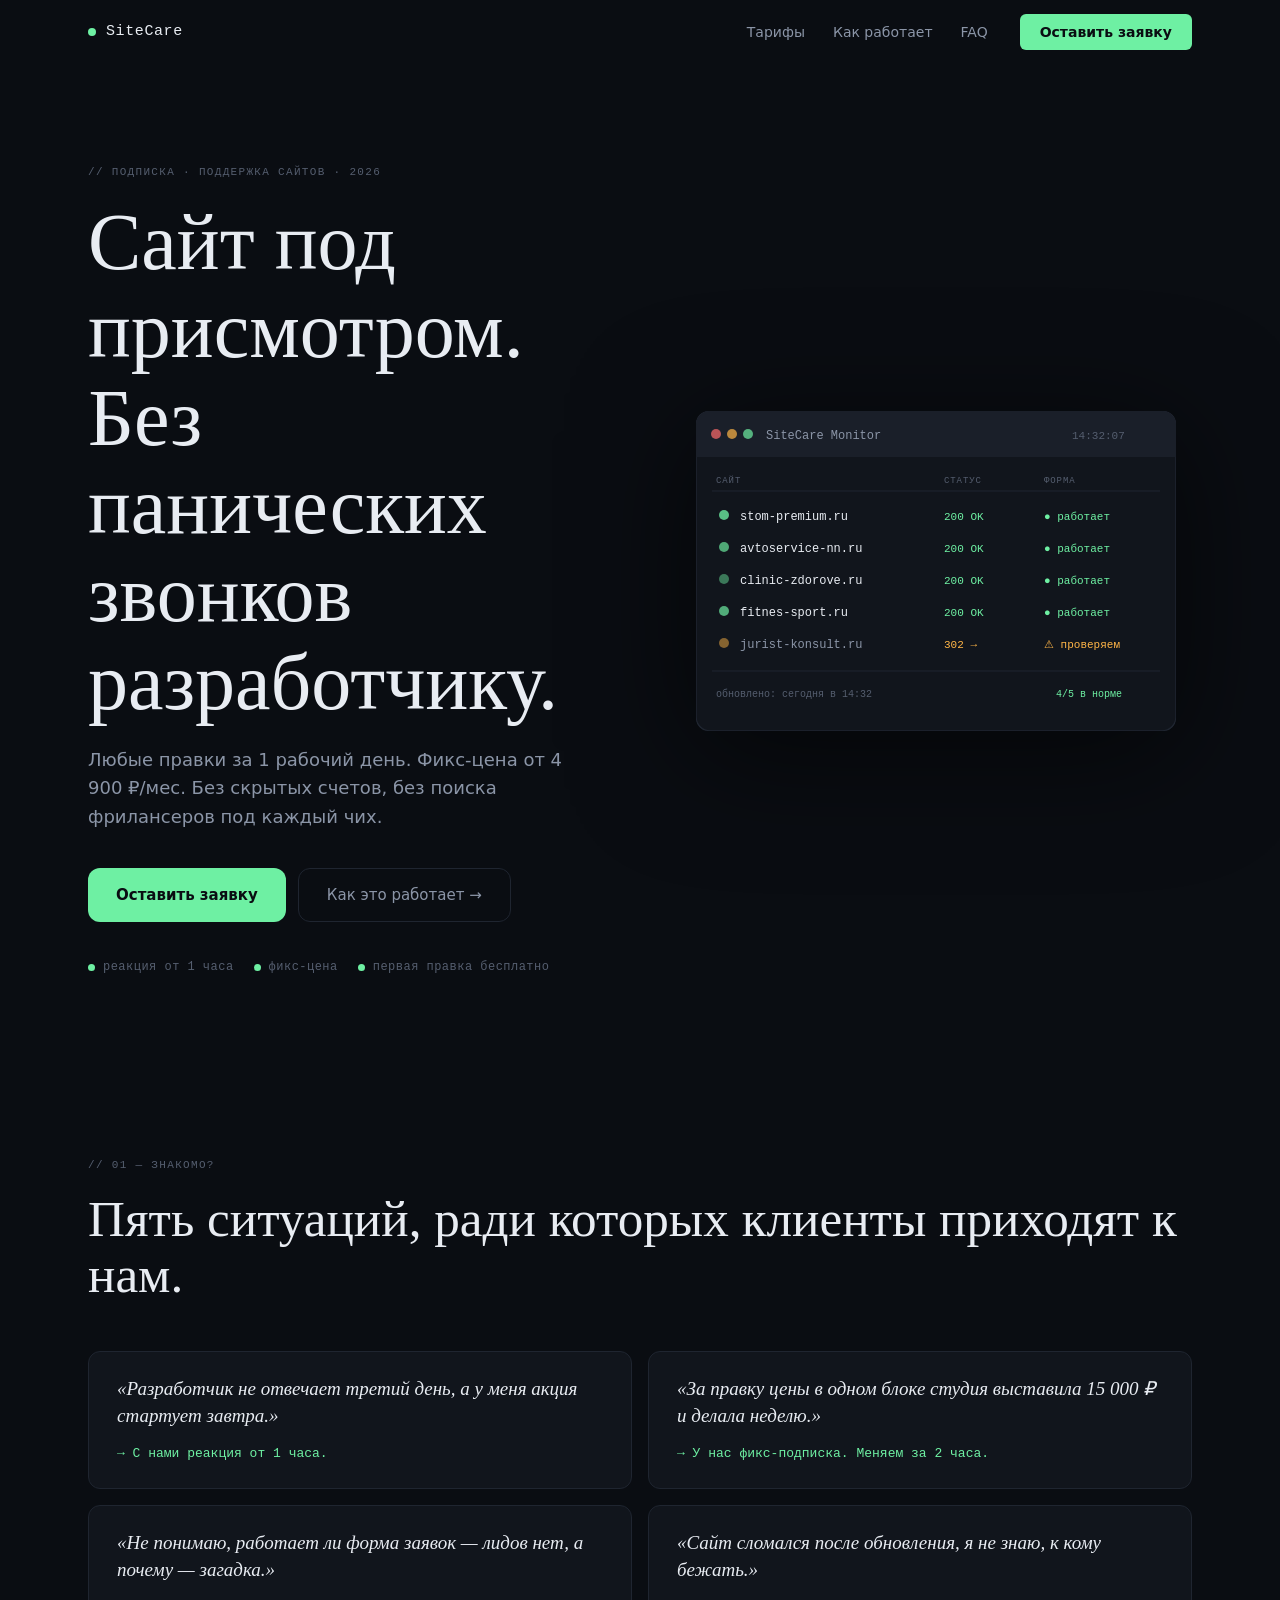
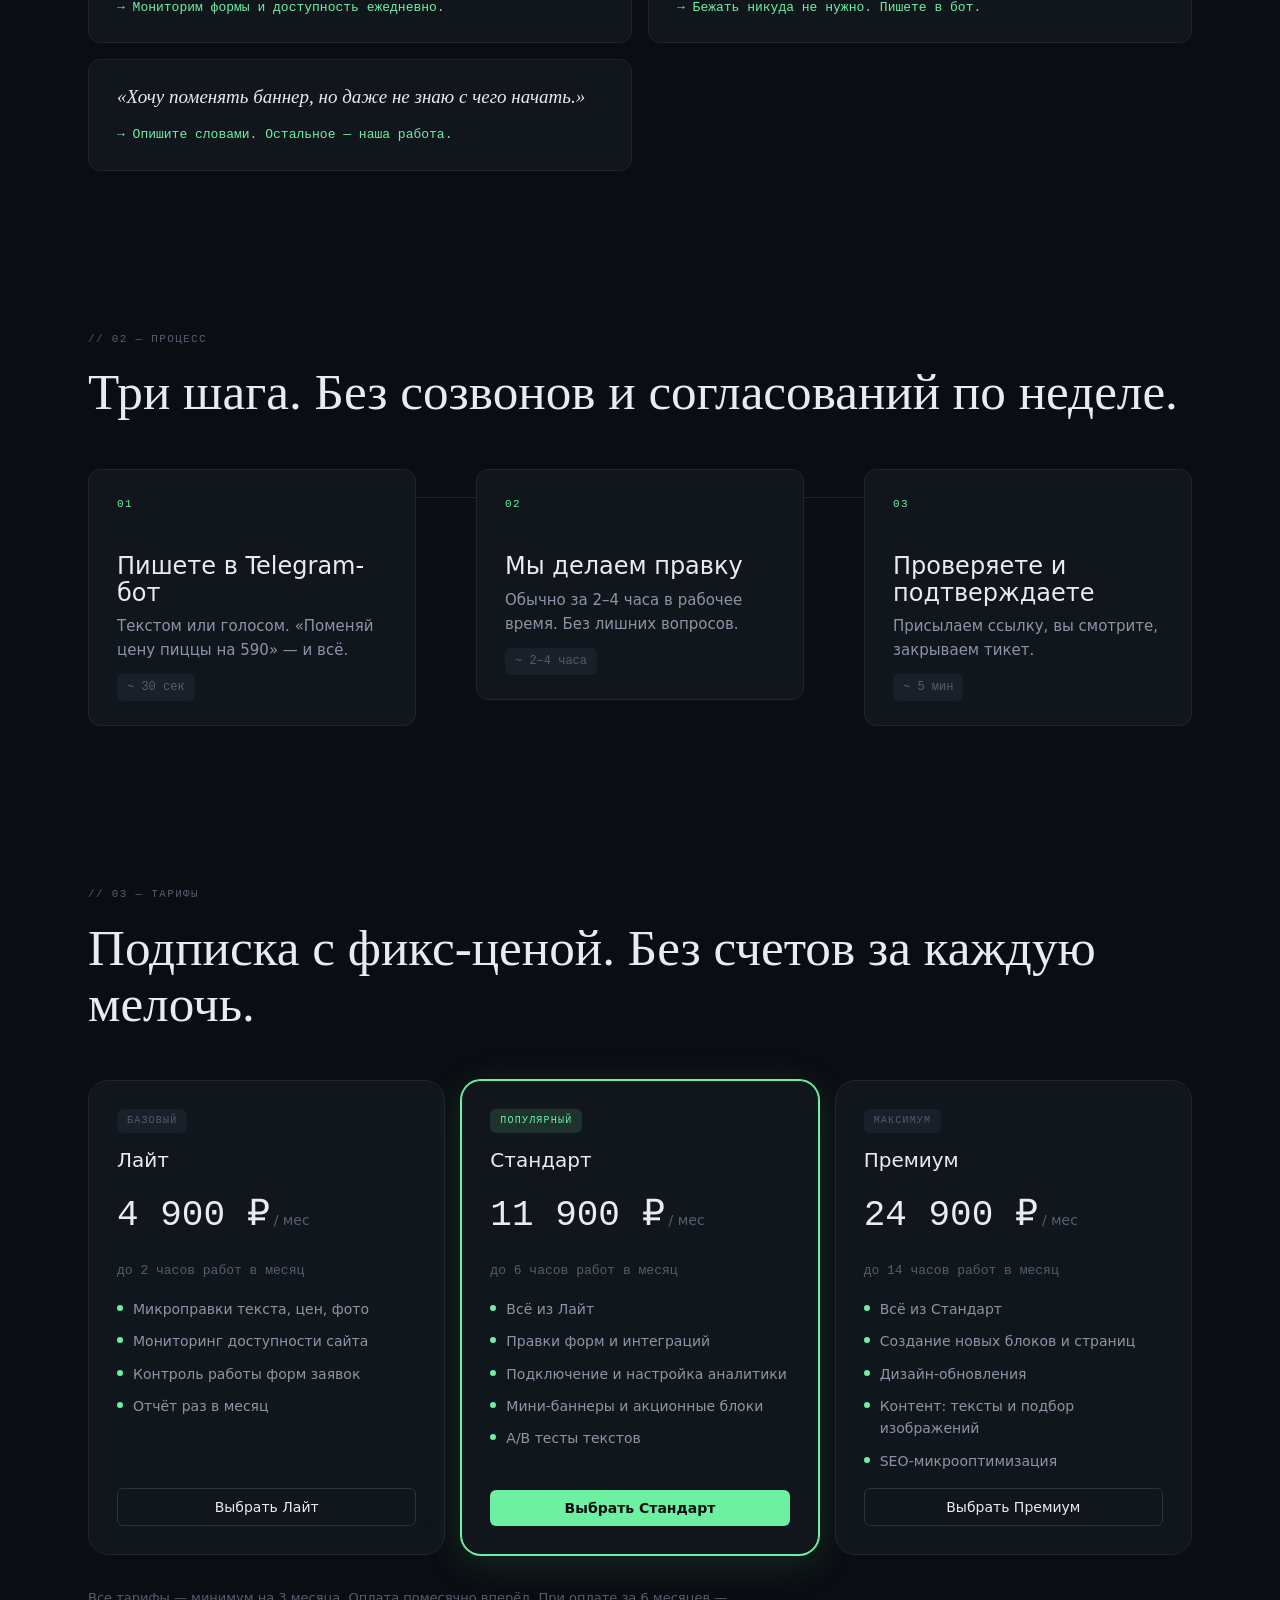
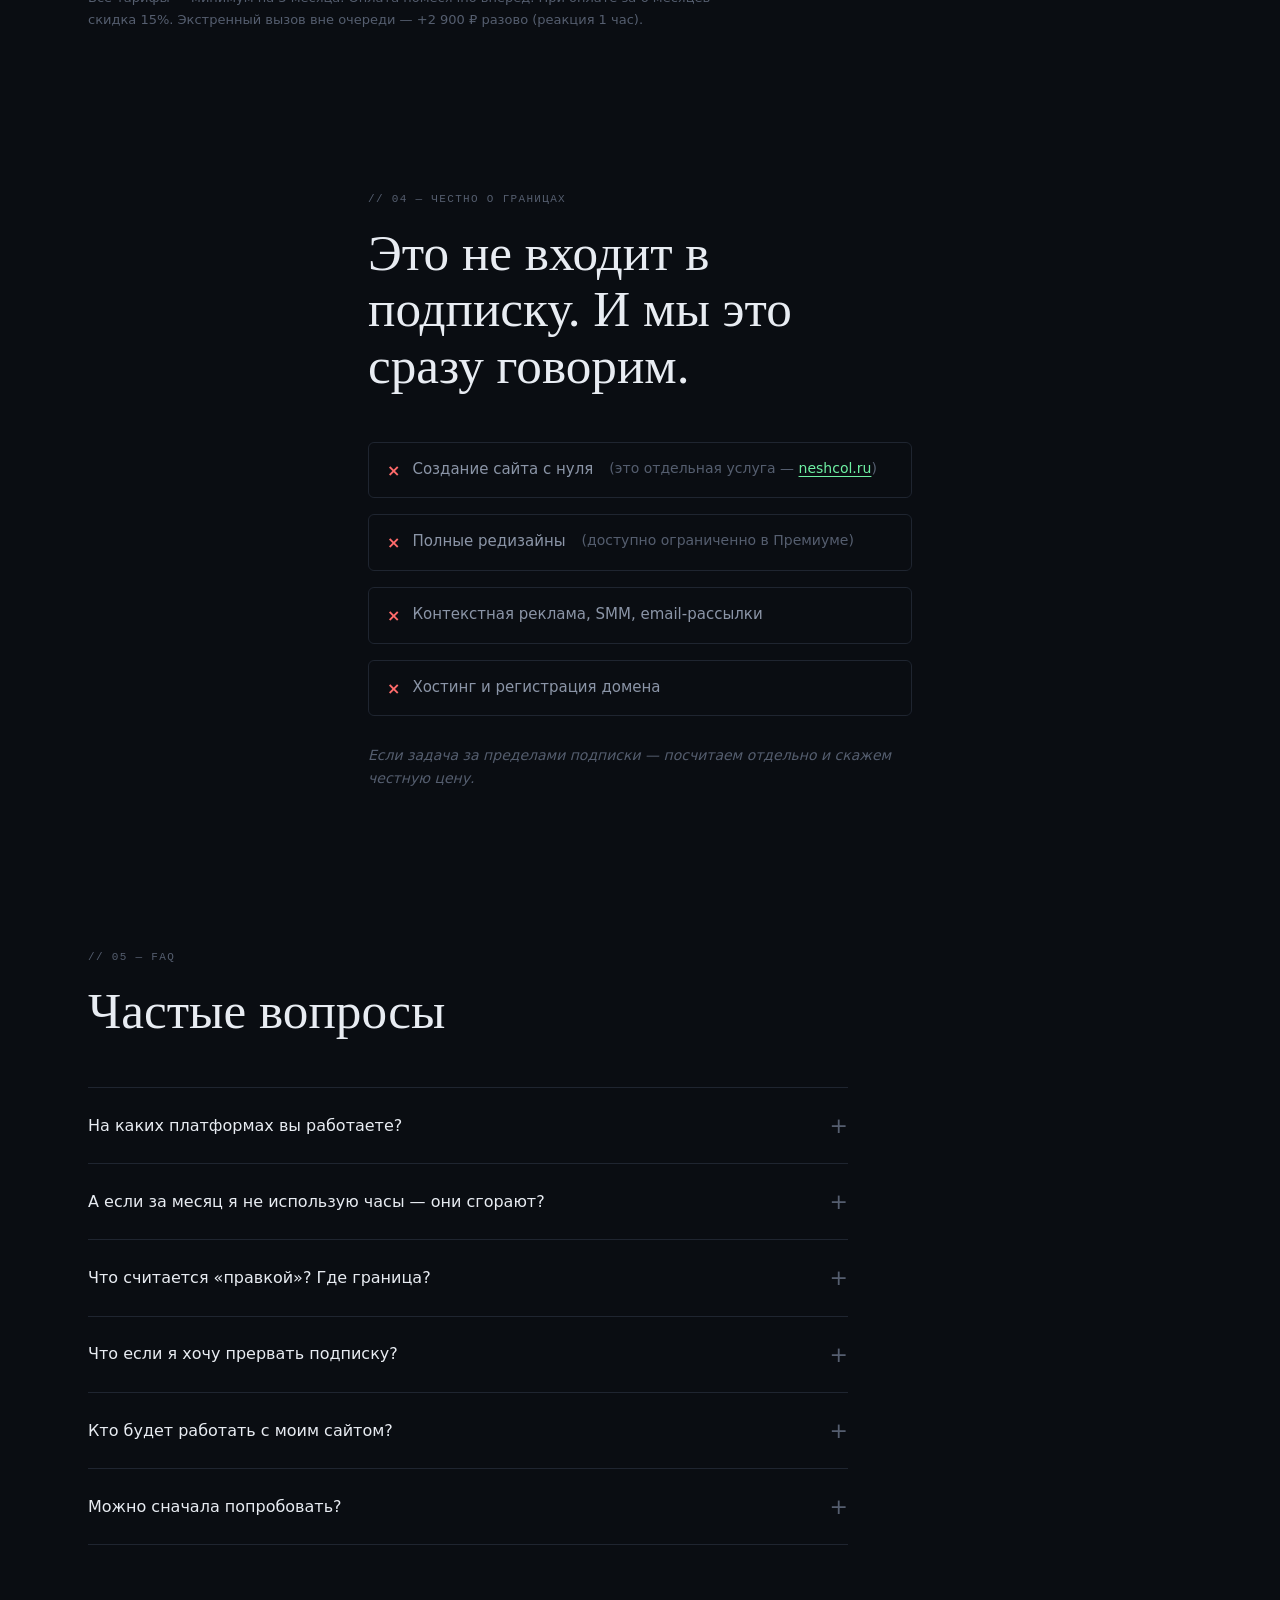
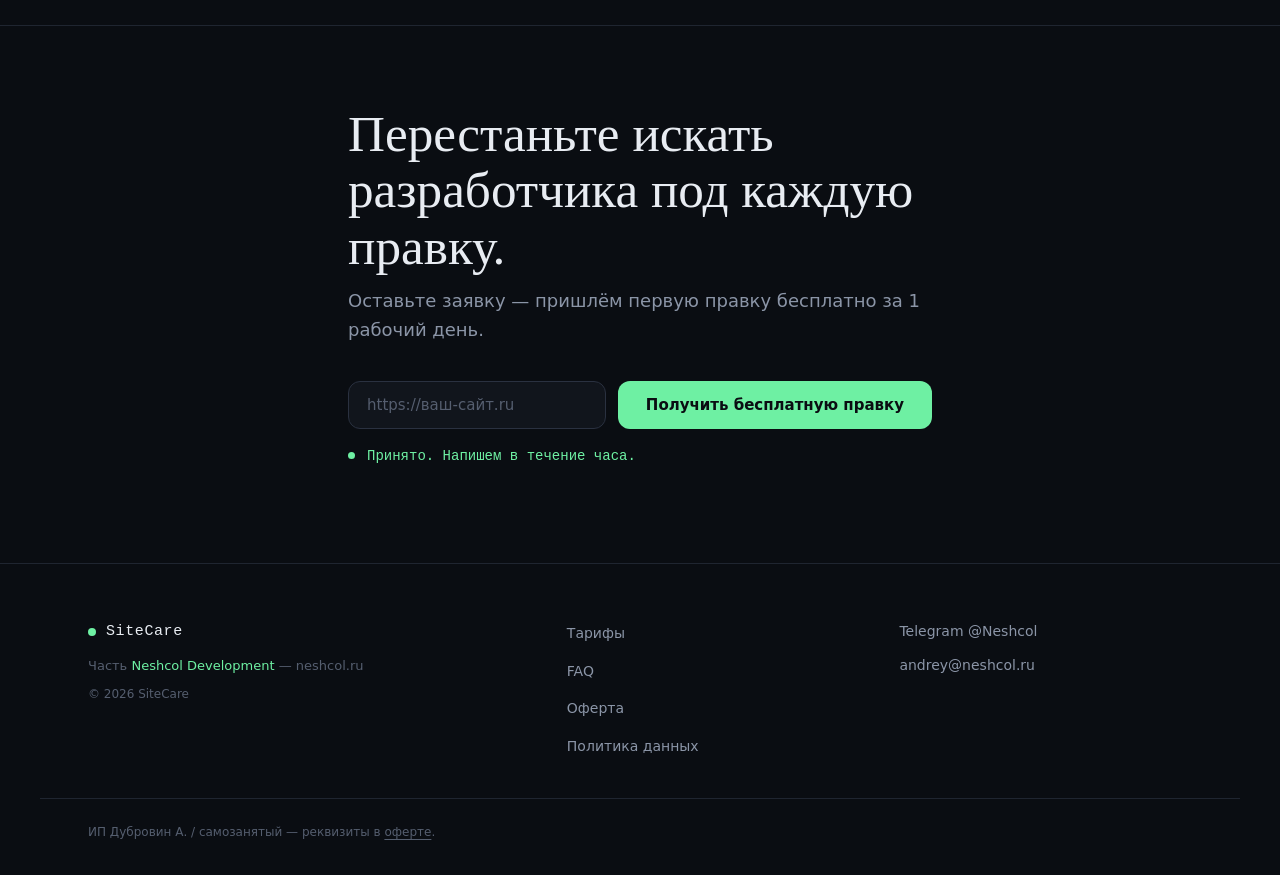
==== index.html @ ba5f754c "Initial landing page" ====
<!DOCTYPE html>
<html lang="ru">
<head>
  <meta charset="UTF-8">
  <meta name="viewport" content="width=device-width, initial-scale=1.0">
  <meta name="description" content="SiteCare — подписочная поддержка сайтов малого бизнеса. Любые правки за 1 день. Фикс-цена от 4 900 ₽/мес.">
  <meta property="og:title" content="SiteCare — Сайт под присмотром">
  <meta property="og:description" content="Подписочная поддержка сайтов. Любые правки за 1 рабочий день. Фикс-цена от 4 900 ₽/мес.">
  <title>SiteCare — Сайт под присмотром. Без панических звонков разработчику.</title>
  <link rel="icon" type="image/svg+xml" href="favicon.svg">
  <link rel="preconnect" href="https://fonts.bunny.net">
  <link href="https://fonts.bunny.net/css?family=instrument-serif:400,400i|jetbrains-mono:400,500&display=swap" rel="stylesheet">
  <link rel="stylesheet" href="styles.css">
</head>
<body>

  <header class="site-header" id="site-header">
    <nav class="nav container">
      <a href="#" class="logo" aria-label="SiteCare — на главную">
        <span class="logo-dot" aria-hidden="true"></span>
        <span class="logo-text">SiteCare</span>
      </a>
      <ul class="nav-links" role="list">
        <li><a href="#pricing">Тарифы</a></li>
        <li><a href="#process">Как работает</a></li>
        <li><a href="#faq">FAQ</a></li>
      </ul>
      <button class="btn btn-primary" data-modal="contact">Оставить заявку</button>
      <button class="nav-burger" aria-label="Открыть меню" aria-expanded="false">
        <span></span><span></span><span></span>
      </button>
    </nav>
    <div class="nav-mobile" id="nav-mobile" aria-hidden="true">
      <ul role="list">
        <li><a href="#pricing">Тарифы</a></li>
        <li><a href="#process">Как работает</a></li>
        <li><a href="#faq">FAQ</a></li>
        <li><button class="btn btn-primary" data-modal="contact">Оставить заявку</button></li>
      </ul>
    </div>
  </header>

  <main>

    <!-- HERO -->
    <section class="hero" id="hero">
      <div class="container hero-grid">
        <div class="hero-content">
          <p class="mono-label reveal">// ПОДПИСКА · ПОДДЕРЖКА САЙТОВ · 2026</p>
          <h1 class="reveal reveal-delay-1">Сайт под присмотром.<br>Без панических звонков разработчику.</h1>
          <p class="hero-sub reveal reveal-delay-2">Любые правки за 1 рабочий день. Фикс-цена от 4 900 ₽/мес. Без скрытых счетов, без поиска фрилансеров под каждый чих.</p>
          <div class="hero-actions reveal reveal-delay-3">
            <button class="btn btn-primary btn-lg" data-modal="contact">Оставить заявку</button>
            <a href="#process" class="btn btn-ghost btn-lg smooth-scroll">Как это работает →</a>
          </div>
          <div class="hero-facts reveal reveal-delay-4">
            <span class="fact"><span class="dot" aria-hidden="true"></span>реакция от 1 часа</span>
            <span class="fact"><span class="dot" aria-hidden="true"></span>фикс-цена</span>
            <span class="fact"><span class="dot" aria-hidden="true"></span>первая правка бесплатно</span>
          </div>
        </div>
        <div class="hero-visual reveal reveal-delay-2" aria-hidden="true">
          <svg class="dashboard-mock" viewBox="0 0 480 320" xmlns="http://www.w3.org/2000/svg">
            <rect width="480" height="320" rx="14" fill="#11151c" stroke="#1f2530" stroke-width="1.5"/>
            <rect width="480" height="46" rx="14" fill="#1a1f29"/>
            <rect y="32" width="480" height="14" fill="#1a1f29"/>
            <circle cx="20" cy="23" r="5" fill="#ff6b6b" opacity="0.7"/>
            <circle cx="36" cy="23" r="5" fill="#ffb547" opacity="0.7"/>
            <circle cx="52" cy="23" r="5" fill="#6ef0a3" opacity="0.7"/>
            <text x="70" y="28" font-family="JetBrains Mono, monospace" font-size="12" fill="#8b95a7">SiteCare Monitor</text>
            <text x="376" y="28" font-family="JetBrains Mono, monospace" font-size="11" fill="#555e6f">14:32:07</text>
            <text x="20" y="72" font-family="JetBrains Mono, monospace" font-size="9" fill="#555e6f" letter-spacing="0.1em">САЙТ</text>
            <text x="248" y="72" font-family="JetBrains Mono, monospace" font-size="9" fill="#555e6f" letter-spacing="0.1em">СТАТУС</text>
            <text x="348" y="72" font-family="JetBrains Mono, monospace" font-size="9" fill="#555e6f" letter-spacing="0.1em">ФОРМА</text>
            <line x1="16" y1="80" x2="464" y2="80" stroke="#1f2530" stroke-width="1"/>
            <!-- row 1 -->
            <circle cx="28" cy="104" r="5" fill="#6ef0a3"><animate attributeName="opacity" values="1;0.4;1" dur="3s" repeatCount="indefinite"/></circle>
            <text x="44" y="109" font-family="JetBrains Mono, monospace" font-size="12" fill="#e8ecf2">stom-premium.ru</text>
            <text x="248" y="109" font-family="JetBrains Mono, monospace" font-size="11" fill="#6ef0a3">200 OK</text>
            <text x="348" y="109" font-family="JetBrains Mono, monospace" font-size="11" fill="#6ef0a3">● работает</text>
            <!-- row 2 -->
            <circle cx="28" cy="136" r="5" fill="#6ef0a3"><animate attributeName="opacity" values="1;0.4;1" dur="2.7s" begin="0.5s" repeatCount="indefinite"/></circle>
            <text x="44" y="141" font-family="JetBrains Mono, monospace" font-size="12" fill="#e8ecf2">avtoservice-nn.ru</text>
            <text x="248" y="141" font-family="JetBrains Mono, monospace" font-size="11" fill="#6ef0a3">200 OK</text>
            <text x="348" y="141" font-family="JetBrains Mono, monospace" font-size="11" fill="#6ef0a3">● работает</text>
            <!-- row 3 -->
            <circle cx="28" cy="168" r="5" fill="#6ef0a3"><animate attributeName="opacity" values="1;0.4;1" dur="3.2s" begin="1s" repeatCount="indefinite"/></circle>
            <text x="44" y="173" font-family="JetBrains Mono, monospace" font-size="12" fill="#e8ecf2">clinic-zdorove.ru</text>
            <text x="248" y="173" font-family="JetBrains Mono, monospace" font-size="11" fill="#6ef0a3">200 OK</text>
            <text x="348" y="173" font-family="JetBrains Mono, monospace" font-size="11" fill="#6ef0a3">● работает</text>
            <!-- row 4 -->
            <circle cx="28" cy="200" r="5" fill="#6ef0a3"><animate attributeName="opacity" values="1;0.4;1" dur="2.9s" begin="0.3s" repeatCount="indefinite"/></circle>
            <text x="44" y="205" font-family="JetBrains Mono, monospace" font-size="12" fill="#e8ecf2">fitnes-sport.ru</text>
            <text x="248" y="205" font-family="JetBrains Mono, monospace" font-size="11" fill="#6ef0a3">200 OK</text>
            <text x="348" y="205" font-family="JetBrains Mono, monospace" font-size="11" fill="#6ef0a3">● работает</text>
            <!-- row 5 warning -->
            <circle cx="28" cy="232" r="5" fill="#ffb547"><animate attributeName="opacity" values="1;0.3;1" dur="1.5s" repeatCount="indefinite"/></circle>
            <text x="44" y="237" font-family="JetBrains Mono, monospace" font-size="12" fill="#8b95a7">jurist-konsult.ru</text>
            <text x="248" y="237" font-family="JetBrains Mono, monospace" font-size="11" fill="#ffb547">302 →</text>
            <text x="348" y="237" font-family="JetBrains Mono, monospace" font-size="11" fill="#ffb547">⚠ проверяем</text>
            <!-- bottom bar -->
            <line x1="16" y1="260" x2="464" y2="260" stroke="#1f2530" stroke-width="1"/>
            <text x="20" y="286" font-family="JetBrains Mono, monospace" font-size="10" fill="#555e6f">обновлено: сегодня в 14:32</text>
            <text x="360" y="286" font-family="JetBrains Mono, monospace" font-size="10" fill="#6ef0a3">4/5 в норме</text>
          </svg>
        </div>
      </div>
    </section>

    <!-- SECTION 01 — БОЛИ -->
    <section class="section" id="pain">
      <div class="container">
        <p class="mono-label reveal">// 01 — ЗНАКОМО?</p>
        <h2 class="reveal reveal-delay-1">Пять ситуаций, ради которых клиенты приходят к нам.</h2>
        <div class="pain-grid">
          <article class="pain-card reveal">
            <p class="pain-quote">«Разработчик не отвечает третий день, а у меня акция стартует завтра.»</p>
            <p class="pain-resolve">→ С нами реакция от 1 часа.</p>
          </article>
          <article class="pain-card reveal reveal-delay-1">
            <p class="pain-quote">«За правку цены в одном блоке студия выставила 15 000 ₽ и делала неделю.»</p>
            <p class="pain-resolve">→ У нас фикс-подписка. Меняем за 2 часа.</p>
          </article>
          <article class="pain-card reveal reveal-delay-2">
            <p class="pain-quote">«Не понимаю, работает ли форма заявок — лидов нет, а почему — загадка.»</p>
            <p class="pain-resolve">→ Мониторим формы и доступность ежедневно.</p>
          </article>
          <article class="pain-card reveal reveal-delay-3">
            <p class="pain-quote">«Сайт сломался после обновления, я не знаю, к кому бежать.»</p>
            <p class="pain-resolve">→ Бежать никуда не нужно. Пишете в бот.</p>
          </article>
          <article class="pain-card reveal reveal-delay-4">
            <p class="pain-quote">«Хочу поменять баннер, но даже не знаю с чего начать.»</p>
            <p class="pain-resolve">→ Опишите словами. Остальное — наша работа.</p>
          </article>
        </div>
      </div>
    </section>

    <!-- SECTION 02 — ПРОЦЕСС -->
    <section class="section" id="process">
      <div class="container">
        <p class="mono-label reveal">// 02 — ПРОЦЕСС</p>
        <h2 class="reveal reveal-delay-1">Три шага. Без созвонов и согласований по неделе.</h2>
        <div class="process-steps">
          <div class="process-step reveal">
            <div class="step-number mono-label">01</div>
            <div class="step-body">
              <h3>Пишете в Telegram-бот</h3>
              <p>Текстом или голосом. «Поменяй цену пиццы на 590» — и всё.</p>
              <span class="step-time">~ 30 сек</span>
            </div>
          </div>
          <div class="step-connector" aria-hidden="true"></div>
          <div class="process-step reveal reveal-delay-1">
            <div class="step-number mono-label">02</div>
            <div class="step-body">
              <h3>Мы делаем правку</h3>
              <p>Обычно за 2–4 часа в рабочее время. Без лишних вопросов.</p>
              <span class="step-time">~ 2–4 часа</span>
            </div>
          </div>
          <div class="step-connector" aria-hidden="true"></div>
          <div class="process-step reveal reveal-delay-2">
            <div class="step-number mono-label">03</div>
            <div class="step-body">
              <h3>Проверяете и подтверждаете</h3>
              <p>Присылаем ссылку, вы смотрите, закрываем тикет.</p>
              <span class="step-time">~ 5 мин</span>
            </div>
          </div>
        </div>
      </div>
    </section>

    <!-- SECTION 03 — ТАРИФЫ -->
    <section class="section" id="pricing">
      <div class="container">
        <p class="mono-label reveal">// 03 — ТАРИФЫ</p>
        <h2 class="reveal reveal-delay-1">Подписка с фикс-ценой. Без счетов за каждую мелочь.</h2>
        <div class="pricing-grid">

          <article class="pricing-card reveal">
            <div class="card-badge">БАЗОВЫЙ</div>
            <h3 class="card-plan">Лайт</h3>
            <div class="card-price"><span class="price-amount">4 900 ₽</span><span class="price-period"> / мес</span></div>
            <p class="card-hours">до 2 часов работ в месяц</p>
            <ul class="card-features" role="list">
              <li>Микроправки текста, цен, фото</li>
              <li>Мониторинг доступности сайта</li>
              <li>Контроль работы форм заявок</li>
              <li>Отчёт раз в месяц</li>
            </ul>
            <button class="btn btn-outline btn-full" data-modal="contact" data-plan="Лайт">Выбрать Лайт</button>
          </article>

          <article class="pricing-card pricing-card--featured reveal reveal-delay-1">
            <div class="card-badge card-badge--featured">ПОПУЛЯРНЫЙ</div>
            <h3 class="card-plan">Стандарт</h3>
            <div class="card-price"><span class="price-amount">11 900 ₽</span><span class="price-period"> / мес</span></div>
            <p class="card-hours">до 6 часов работ в месяц</p>
            <ul class="card-features" role="list">
              <li>Всё из Лайт</li>
              <li>Правки форм и интеграций</li>
              <li>Подключение и настройка аналитики</li>
              <li>Мини-баннеры и акционные блоки</li>
              <li>A/B тесты текстов</li>
            </ul>
            <button class="btn btn-primary btn-full" data-modal="contact" data-plan="Стандарт">Выбрать Стандарт</button>
          </article>

          <article class="pricing-card reveal reveal-delay-2">
            <div class="card-badge">МАКСИМУМ</div>
            <h3 class="card-plan">Премиум</h3>
            <div class="card-price"><span class="price-amount">24 900 ₽</span><span class="price-period"> / мес</span></div>
            <p class="card-hours">до 14 часов работ в месяц</p>
            <ul class="card-features" role="list">
              <li>Всё из Стандарт</li>
              <li>Создание новых блоков и страниц</li>
              <li>Дизайн-обновления</li>
              <li>Контент: тексты и подбор изображений</li>
              <li>SEO-микрооптимизация</li>
            </ul>
            <button class="btn btn-outline btn-full" data-modal="contact" data-plan="Премиум">Выбрать Премиум</button>
          </article>

        </div>
        <p class="pricing-footnote reveal">
          Все тарифы — минимум на 3 месяца. Оплата помесячно вперёд. При оплате за 6 месяцев — скидка 15%. Экстренный вызов вне очереди — +2 900 ₽ разово (реакция 1 час).
        </p>
      </div>
    </section>

    <!-- SECTION 04 — ЧТО НЕ ВХОДИТ -->
    <section class="section" id="limits">
      <div class="container limits-container">
        <p class="mono-label reveal">// 04 — ЧЕСТНО О ГРАНИЦАХ</p>
        <h2 class="reveal reveal-delay-1">Это не входит в подписку. И мы это сразу говорим.</h2>
        <ul class="limits-list reveal reveal-delay-2" role="list">
          <li>Создание сайта с нуля <span class="limits-note">(это отдельная услуга — <a href="https://neshcol.ru" target="_blank" rel="noopener">neshcol.ru</a>)</span></li>
          <li>Полные редизайны <span class="limits-note">(доступно ограниченно в Премиуме)</span></li>
          <li>Контекстная реклама, SMM, email-рассылки</li>
          <li>Хостинг и регистрация домена</li>
        </ul>
        <p class="limits-footer reveal reveal-delay-3">Если задача за пределами подписки — посчитаем отдельно и скажем честную цену.</p>
      </div>
    </section>

    <!-- SECTION 05 — FAQ -->
    <section class="section" id="faq">
      <div class="container">
        <p class="mono-label reveal">// 05 — FAQ</p>
        <h2 class="reveal reveal-delay-1">Частые вопросы</h2>
        <div class="faq-list reveal reveal-delay-2">

          <details class="faq-item">
            <summary class="faq-question">На каких платформах вы работаете?</summary>
            <div class="faq-answer">
              <p>Tilda, WordPress, Битрикс, самописные сайты на HTML/CSS, React. Если у вас что-то экзотическое — пришлите ссылку, скажем за 10 минут.</p>
            </div>
          </details>

          <details class="faq-item">
            <summary class="faq-question">А если за месяц я не использую часы — они сгорают?</summary>
            <div class="faq-answer">
              <p>Да, неиспользованные часы не переносятся. Подписка — это не банк часов, а гарантия скорости и доступа.</p>
            </div>
          </details>

          <details class="faq-item">
            <summary class="faq-question">Что считается «правкой»? Где граница?</summary>
            <div class="faq-answer">
              <p>Правка — любое изменение в существующих блоках: тексты, цены, фото, формы, ссылки, мелкие стилевые корректировки. Создание новых блоков и страниц — только в Премиуме.</p>
            </div>
          </details>

          <details class="faq-item">
            <summary class="faq-question">Что если я хочу прервать подписку?</summary>
            <div class="faq-answer">
              <p>Минимальный срок — 3 месяца. Дальше — расторжение в любой момент за 14 дней до конца оплаченного периода.</p>
            </div>
          </details>

          <details class="faq-item">
            <summary class="faq-question">Кто будет работать с моим сайтом?</summary>
            <div class="faq-answer">
              <p>Андрей Дубровин (основатель Neshcol Development) и AI-инструменты под его контролем. Это позволяет держать фикс-цену.</p>
            </div>
          </details>

          <details class="faq-item">
            <summary class="faq-question">Можно сначала попробовать?</summary>
            <div class="faq-answer">
              <p>Да. Первая правка — бесплатная. Присылаете задачу в Telegram, делаем, показываем результат. Дальше решаете.</p>
            </div>
          </details>

        </div>
      </div>
    </section>

    <!-- SECTION 06 — ФИНАЛЬНЫЙ CTA -->
    <section class="section cta-section" id="cta">
      <div class="container cta-container">
        <h2 class="reveal">Перестаньте искать разработчика под каждую правку.</h2>
        <p class="cta-sub reveal reveal-delay-1">Оставьте заявку — пришлём первую правку бесплатно за 1 рабочий день.</p>
        <form class="cta-form reveal reveal-delay-2" id="cta-form" novalidate>
          <input
            type="url"
            name="site_url"
            id="cta-url"
            class="cta-input"
            placeholder="https://ваш-сайт.ru"
            autocomplete="url"
            required
          >
          <button type="submit" class="btn btn-primary btn-lg">Получить бесплатную правку</button>
        </form>
        <div class="cta-success" id="cta-success" aria-live="polite" hidden>
          <span class="dot" aria-hidden="true"></span>
          Принято. Напишем в течение часа.
        </div>
      </div>
    </section>

  </main>

  <footer class="site-footer">
    <div class="container footer-grid">
      <div class="footer-brand">
        <a href="#" class="logo" aria-label="SiteCare">
          <span class="logo-dot" aria-hidden="true"></span>
          <span class="logo-text">SiteCare</span>
        </a>
        <p class="footer-tagline">Часть <a href="https://neshcol.ru" target="_blank" rel="noopener">Neshcol Development</a> — neshcol.ru</p>
        <p class="footer-copy">© 2026 SiteCare</p>
      </div>
      <nav class="footer-links" aria-label="Навигация сайта">
        <ul role="list">
          <li><a href="#pricing">Тарифы</a></li>
          <li><a href="#faq">FAQ</a></li>
          <li><a href="legal/offer.html">Оферта</a></li>
          <li><a href="#privacy">Политика данных</a></li>
        </ul>
      </nav>
      <div class="footer-contacts">
        <a href="https://t.me/Neshcol" target="_blank" rel="noopener" class="footer-contact-link">Telegram @Neshcol</a>
        <a href="mailto:andrey@neshcol.ru" class="footer-contact-link">andrey@neshcol.ru</a>
      </div>
    </div>
    <div class="footer-bottom container">
      <p>ИП Дубровин А. / самозанятый — реквизиты в <a href="legal/offer.html">оферте</a>.</p>
    </div>
  </footer>

  <!-- MODAL ЗАЯВКИ -->
  <div class="modal-overlay" id="modal-contact" role="dialog" aria-modal="true" aria-labelledby="modal-title" aria-hidden="true">
    <div class="modal">
      <button class="modal-close" aria-label="Закрыть">&times;</button>
      <p class="mono-label">// ЗАЯВКА</p>
      <h2 id="modal-title">Оставить заявку</h2>
      <p class="modal-sub">Заполните форму — Андрей ответит в течение 1 часа в рабочее время.</p>
      <form class="modal-form" id="modal-form" novalidate>
        <div class="form-field">
          <label for="modal-url">Ссылка на ваш сайт</label>
          <input type="url" id="modal-url" name="site_url" placeholder="https://ваш-сайт.ru" required>
        </div>
        <div class="form-field">
          <label for="modal-task">Что нужно сделать</label>
          <textarea id="modal-task" name="task" rows="3" placeholder="Поменять цену, починить форму, обновить баннер..." required></textarea>
        </div>
        <div class="form-field">
          <label for="modal-contact">Телефон или Telegram</label>
          <input type="text" id="modal-contact" name="contact" placeholder="+7 999 123 45 67 или @username" required>
        </div>
        <input type="hidden" name="plan" id="modal-plan" value="">
        <button type="submit" class="btn btn-primary btn-full btn-lg">Отправить заявку</button>
        <p class="form-note">Нажимая кнопку, вы принимаете <a href="legal/offer.html" target="_blank">условия оферты</a>.</p>
      </form>
      <div class="modal-success" id="modal-success" hidden>
        <div class="success-icon" aria-hidden="true"><span class="dot dot-lg"></span></div>
        <h3>Принято.</h3>
        <p>Андрей напишет в ближайший час. Если срочно — <a href="https://t.me/Neshcol" target="_blank" rel="noopener">@Neshcol</a> в Telegram.</p>
      </div>
    </div>
  </div>

  <!-- TODO: заменить на реальные кейсы (секция «Было / Стало» для 2 клиентов: стоматология + автосервис) -->

  <script src="script.js"></script>
</body>
</html>
---- styles.css ----
/* =====================================================
   SiteCare — Styles
   Mobile-first. Dark NOC-room aesthetic.
   Breakpoints: 480 / 768 / 1024 / 1440
   ===================================================== */

/* CUSTOM PROPERTIES */
:root {
  --bg-deep:      #0a0d12;
  --bg-panel:     #11151c;
  --bg-elevated:  #1a1f29;
  --border-subtle: #1f2530;
  --border-strong: #2a3140;

  --text-primary:   #e8ecf2;
  --text-secondary: #8b95a7;
  --text-muted:     #555e6f;

  --signal:     #6ef0a3;
  --signal-dim: #6ef0a322;
  --warning:    #ffb547;
  --danger:     #ff6b6b;

  --radius-sm: 6px;
  --radius-md: 12px;
  --radius-lg: 20px;

  --font-serif: 'Instrument Serif', Georgia, serif;
  --font-sans:  'Geist', -apple-system, BlinkMacSystemFont, 'Segoe UI', system-ui, sans-serif;
  --font-mono:  'JetBrains Mono', ui-monospace, Menlo, 'Cascadia Code', monospace;

  --container-max: 1200px;
  --container-pad: 20px;

  --header-h: 64px;
  --transition: 220ms ease;
}

/* RESET */
*, *::before, *::after { box-sizing: border-box; margin: 0; padding: 0; }
html { scroll-behavior: smooth; -webkit-text-size-adjust: 100%; }
body {
  background: var(--bg-deep);
  color: var(--text-primary);
  font-family: var(--font-sans);
  font-size: 16px;
  line-height: 1.6;
  -webkit-font-smoothing: antialiased;
  overflow-x: hidden;
}
img, svg { max-width: 100%; display: block; }
a { color: inherit; text-decoration: none; }
ul { list-style: none; }
button { font-family: inherit; cursor: pointer; border: none; background: none; }
input, textarea { font-family: inherit; }
details { list-style: none; }
details summary { list-style: none; }
details summary::-webkit-details-marker { display: none; }

/* SUBTLE GRID BACKGROUND */
body::before {
  content: '';
  position: fixed;
  inset: 0;
  background-image:
    linear-gradient(var(--border-subtle) 1px, transparent 1px),
    linear-gradient(90deg, var(--border-subtle) 1px, transparent 1px);
  background-size: 60px 60px;
  opacity: 0.03;
  pointer-events: none;
  z-index: 0;
}

/* CONTAINER */
.container {
  width: 100%;
  max-width: var(--container-max);
  margin-inline: auto;
  padding-inline: var(--container-pad);
}

/* TYPOGRAPHY */
h1, h2, h3 { font-family: var(--font-serif); font-weight: 400; line-height: 1.1; }
h1 { font-size: clamp(40px, 7vw, 80px); }
h2 { font-size: clamp(28px, 4vw, 52px); }
h3 { font-family: var(--font-sans); font-size: clamp(18px, 2.5vw, 24px); font-weight: 500; }

.mono-label {
  font-family: var(--font-mono);
  font-size: 11px;
  font-weight: 500;
  letter-spacing: 0.12em;
  text-transform: uppercase;
  color: var(--text-muted);
  margin-bottom: 16px;
}

/* BUTTONS */
.btn {
  display: inline-flex;
  align-items: center;
  justify-content: center;
  padding: 10px 20px;
  border-radius: var(--radius-sm);
  font-size: 14px;
  font-weight: 500;
  transition: background var(--transition), color var(--transition), border-color var(--transition), box-shadow var(--transition), opacity var(--transition);
  white-space: nowrap;
}
.btn-lg { padding: 14px 28px; font-size: 15px; border-radius: var(--radius-md); }
.btn-full { width: 100%; }

.btn-primary {
  background: var(--signal);
  color: var(--bg-deep);
  font-weight: 600;
}
.btn-primary:hover { background: #84f4b3; box-shadow: 0 4px 20px rgba(110,240,163,0.25); }

.btn-ghost {
  background: transparent;
  color: var(--text-secondary);
  border: 1px solid var(--border-subtle);
}
.btn-ghost:hover { border-color: var(--border-strong); color: var(--text-primary); }

.btn-outline {
  background: transparent;
  color: var(--text-primary);
  border: 1px solid var(--border-strong);
}
.btn-outline:hover {
  border-color: var(--signal);
  color: var(--signal);
  box-shadow: 0 0 0 1px var(--signal);
}

/* STATUS DOT */
.dot {
  display: inline-block;
  width: 7px;
  height: 7px;
  border-radius: 50%;
  background: var(--signal);
  animation: pulse-dot 2.8s ease-in-out infinite;
  flex-shrink: 0;
}
.dot-lg { width: 12px; height: 12px; }

@keyframes pulse-dot {
  0%, 100% { opacity: 1; transform: scale(1); }
  50% { opacity: 0.35; transform: scale(0.75); }
}

/* REVEAL ANIMATION */
.reveal {
  opacity: 0;
  transform: translateY(22px);
  transition: opacity 0.6s ease, transform 0.6s ease;
}
.reveal.is-visible { opacity: 1; transform: translateY(0); }
.reveal-delay-1 { transition-delay: 80ms; }
.reveal-delay-2 { transition-delay: 160ms; }
.reveal-delay-3 { transition-delay: 240ms; }
.reveal-delay-4 { transition-delay: 320ms; }

/* ======================
   HEADER
   ====================== */
.site-header {
  position: fixed;
  top: 0; left: 0; right: 0;
  height: var(--header-h);
  z-index: 100;
  border-bottom: 1px solid transparent;
  transition: background var(--transition), border-color var(--transition), backdrop-filter var(--transition);
}
.site-header.scrolled {
  background: rgba(10, 13, 18, 0.85);
  backdrop-filter: blur(12px);
  -webkit-backdrop-filter: blur(12px);
  border-bottom-color: var(--border-subtle);
}

.nav {
  display: flex;
  align-items: center;
  gap: 32px;
  height: var(--header-h);
}

.logo {
  display: flex;
  align-items: center;
  gap: 10px;
  font-family: var(--font-mono);
  font-size: 15px;
  font-weight: 500;
  letter-spacing: 0.04em;
  flex-shrink: 0;
}
.logo-dot {
  width: 8px; height: 8px;
  border-radius: 50%;
  background: var(--signal);
  animation: pulse-dot 2.4s ease-in-out infinite;
}

.nav-links {
  display: none;
  gap: 28px;
  margin-left: auto;
}
.nav-links a {
  font-size: 14px;
  color: var(--text-secondary);
  transition: color var(--transition);
}
.nav-links a:hover { color: var(--text-primary); }

/* hidden on mobile — shown at 768px+ */
.site-header .btn-primary { display: none; margin-left: auto; }

.nav-burger {
  display: flex;
  flex-direction: column;
  justify-content: center;
  gap: 5px;
  width: 36px; height: 36px;
  margin-left: auto;
}
.nav-burger span {
  display: block;
  height: 1.5px;
  background: var(--text-secondary);
  border-radius: 2px;
  transition: transform var(--transition), opacity var(--transition);
}

/* Mobile nav */
.nav-mobile {
  display: block;
  position: fixed;
  top: var(--header-h);
  left: 0; right: 0;
  background: var(--bg-panel);
  border-bottom: 1px solid var(--border-subtle);
  padding: 20px var(--container-pad);
  transform: translateY(-110%);
  transition: transform 0.3s ease;
  z-index: 99;
}
.nav-mobile.open { transform: translateY(0); }
.nav-mobile ul { display: flex; flex-direction: column; gap: 16px; }
.nav-mobile a, .nav-mobile button { font-size: 15px; color: var(--text-secondary); display: block; }
.nav-mobile .btn-primary { color: var(--bg-deep); text-align: center; padding: 12px 20px; border-radius: var(--radius-sm); }

/* ======================
   HERO
   ====================== */
.hero {
  padding-top: calc(var(--header-h) + 60px);
  padding-bottom: 80px;
  position: relative;
  z-index: 1;
}
.hero-grid {
  display: grid;
  grid-template-columns: 1fr;
  gap: 48px;
}
.hero-content { max-width: 620px; }
.hero h1 { margin-bottom: 20px; color: var(--text-primary); }
.hero-sub {
  font-size: clamp(15px, 2vw, 18px);
  color: var(--text-secondary);
  margin-bottom: 36px;
  max-width: 520px;
}
.hero-actions {
  display: flex;
  flex-wrap: wrap;
  gap: 12px;
  margin-bottom: 36px;
}
.hero-facts {
  display: flex;
  flex-wrap: wrap;
  gap: 20px;
}
.fact {
  display: flex;
  align-items: center;
  gap: 8px;
  font-family: var(--font-mono);
  font-size: 12px;
  color: var(--text-muted);
  letter-spacing: 0.04em;
}

.dashboard-mock {
  width: 100%;
  max-width: 480px;
  border-radius: var(--radius-md);
  filter: drop-shadow(0 20px 60px rgba(0,0,0,0.6));
}
.hero-visual { display: flex; justify-content: center; }

/* ======================
   SECTIONS
   ====================== */
.section {
  padding-block: 80px;
  position: relative;
  z-index: 1;
}
.section h2 { margin-bottom: 48px; }

/* ======================
   PAIN GRID
   ====================== */
.pain-grid {
  display: grid;
  grid-template-columns: 1fr;
  gap: 16px;
}
.pain-card {
  background: var(--bg-panel);
  border: 1px solid var(--border-subtle);
  border-radius: var(--radius-md);
  padding: 24px 28px;
  transition: border-color var(--transition), box-shadow var(--transition);
}
.pain-card:hover {
  border-color: var(--border-strong);
  box-shadow: 0 4px 24px rgba(0,0,0,0.3);
}
.pain-quote {
  font-family: var(--font-serif);
  font-style: italic;
  font-size: clamp(16px, 2vw, 19px);
  color: var(--text-primary);
  margin-bottom: 14px;
  line-height: 1.4;
}
.pain-resolve {
  font-family: var(--font-mono);
  font-size: 13px;
  color: var(--signal);
}

/* ======================
   PROCESS
   ====================== */
.process-steps {
  display: flex;
  flex-direction: column;
  gap: 0;
}
.step-connector {
  width: 1px;
  height: 32px;
  background: var(--border-subtle);
  margin-left: 19px;
}
.process-step {
  display: flex;
  gap: 24px;
  align-items: flex-start;
  background: var(--bg-panel);
  border: 1px solid var(--border-subtle);
  border-radius: var(--radius-md);
  padding: 24px 28px;
  transition: border-color var(--transition);
}
.process-step:hover { border-color: var(--border-strong); }
.step-number {
  min-width: 36px;
  color: var(--signal);
  padding-top: 2px;
}
.step-body h3 { margin-bottom: 8px; }
.step-body p { color: var(--text-secondary); font-size: 15px; }
.step-time {
  display: inline-block;
  margin-top: 12px;
  font-family: var(--font-mono);
  font-size: 12px;
  color: var(--text-muted);
  background: var(--bg-elevated);
  padding: 4px 10px;
  border-radius: var(--radius-sm);
}

/* ======================
   PRICING
   ====================== */
.pricing-grid {
  display: flex;
  gap: 16px;
  overflow-x: auto;
  -webkit-overflow-scrolling: touch;
  scroll-snap-type: x mandatory;
  padding-bottom: 16px;
}
.pricing-card {
  background: var(--bg-panel);
  border: 1px solid var(--border-subtle);
  border-radius: var(--radius-lg);
  padding: 28px;
  display: flex;
  flex-direction: column;
  gap: 16px;
  transition: border-color var(--transition), box-shadow var(--transition), transform var(--transition);
  min-width: min(300px, 82vw);
  flex-shrink: 0;
  scroll-snap-align: start;
}
.pricing-card:hover {
  border-color: var(--border-strong);
  box-shadow: 0 8px 40px rgba(0,0,0,0.4);
  transform: translateY(-2px);
}
.pricing-card--featured {
  border-color: var(--signal);
  box-shadow: 0 0 0 1px var(--signal), 0 8px 40px var(--signal-dim);
}
.pricing-card--featured:hover {
  box-shadow: 0 0 0 1px var(--signal), 0 12px 48px rgba(110,240,163,0.18);
}

.card-badge {
  font-family: var(--font-mono);
  font-size: 10px;
  font-weight: 500;
  letter-spacing: 0.12em;
  color: var(--text-muted);
  background: var(--bg-elevated);
  display: inline-block;
  padding: 4px 10px;
  border-radius: var(--radius-sm);
  width: fit-content;
}
.card-badge--featured { background: var(--signal-dim); color: var(--signal); }
.card-plan { font-family: var(--font-sans); font-size: 20px; font-weight: 500; }

.card-price { display: flex; align-items: baseline; gap: 4px; flex-wrap: nowrap; }
.price-amount {
  font-family: var(--font-mono);
  font-size: clamp(24px, 3.5vw, 36px);
  font-weight: 500;
  color: var(--text-primary);
  white-space: nowrap;
}
.price-period { font-size: 14px; color: var(--text-muted); white-space: nowrap; }

.card-hours { font-size: 13px; color: var(--text-muted); font-family: var(--font-mono); }

.card-features {
  display: flex;
  flex-direction: column;
  gap: 10px;
  flex: 1;
}
.card-features li {
  display: flex;
  align-items: flex-start;
  gap: 10px;
  font-size: 14px;
  color: var(--text-secondary);
}
.card-features li::before {
  content: '';
  display: inline-block;
  width: 6px; height: 6px;
  border-radius: 50%;
  background: var(--signal);
  margin-top: 7px;
  flex-shrink: 0;
}

.pricing-footnote {
  margin-top: 32px;
  font-size: 13px;
  color: var(--text-muted);
  line-height: 1.7;
  max-width: 680px;
}

/* ======================
   LIMITS
   ====================== */
.limits-container { max-width: 640px; }
.limits-list {
  display: flex;
  flex-direction: column;
  gap: 16px;
  margin-bottom: 28px;
}
.limits-list li {
  display: flex;
  align-items: flex-start;
  gap: 12px;
  font-size: 15px;
  color: var(--text-secondary);
  padding: 14px 18px;
  border: 1px solid var(--border-subtle);
  border-radius: var(--radius-sm);
}
.limits-list li::before {
  content: '×';
  color: var(--danger);
  font-size: 16px;
  font-weight: 600;
  flex-shrink: 0;
  margin-top: 1px;
}
.limits-note { color: var(--text-muted); font-size: 14px; margin-left: 4px; }
.limits-note a { color: var(--signal); text-decoration: underline; text-underline-offset: 3px; }
.limits-footer { color: var(--text-muted); font-size: 14px; font-style: italic; }

/* ======================
   FAQ
   ====================== */
.faq-list {
  display: flex;
  flex-direction: column;
  gap: 0;
  max-width: 760px;
}
.faq-item {
  border-bottom: 1px solid var(--border-subtle);
}
.faq-item:first-child { border-top: 1px solid var(--border-subtle); }

.faq-question {
  display: flex;
  align-items: center;
  justify-content: space-between;
  gap: 16px;
  padding: 20px 0;
  font-size: 16px;
  font-weight: 500;
  color: var(--text-primary);
  cursor: pointer;
  user-select: none;
  transition: color var(--transition);
}
.faq-question:hover { color: var(--signal); }
.faq-question::after {
  content: '+';
  font-size: 22px;
  font-weight: 300;
  color: var(--text-muted);
  transition: transform var(--transition), color var(--transition);
  flex-shrink: 0;
}
details[open] .faq-question::after { transform: rotate(45deg); color: var(--signal); }

.faq-answer {
  padding: 0 0 20px;
}
.faq-answer p { color: var(--text-secondary); font-size: 15px; line-height: 1.7; }

/* ======================
   FINAL CTA
   ====================== */
.cta-section {
  border-top: 1px solid var(--border-subtle);
}
.cta-container { max-width: 680px; }
.cta-section h2 { margin-bottom: 12px; }
.cta-sub {
  color: var(--text-secondary);
  font-size: clamp(15px, 2vw, 18px);
  margin-bottom: 36px;
}
.cta-form {
  display: flex;
  flex-direction: column;
  gap: 12px;
}
.cta-input {
  background: var(--bg-panel);
  border: 1px solid var(--border-strong);
  border-radius: var(--radius-md);
  color: var(--text-primary);
  font-size: 15px;
  padding: 14px 18px;
  transition: border-color var(--transition), box-shadow var(--transition);
  width: 100%;
}
.cta-input::placeholder { color: var(--text-muted); }
.cta-input:focus {
  outline: none;
  border-color: var(--signal);
  box-shadow: 0 0 0 3px var(--signal-dim);
}

.cta-success {
  display: flex;
  align-items: center;
  gap: 12px;
  font-family: var(--font-mono);
  font-size: 14px;
  color: var(--signal);
  padding: 16px 0;
}

/* ======================
   FOOTER
   ====================== */
.site-footer {
  border-top: 1px solid var(--border-subtle);
  padding-top: 56px;
  padding-bottom: 32px;
  position: relative;
  z-index: 1;
}
.footer-grid {
  display: grid;
  grid-template-columns: 1fr;
  gap: 40px;
  padding-bottom: 40px;
  border-bottom: 1px solid var(--border-subtle);
  margin-bottom: 24px;
}
.footer-tagline { font-size: 13px; color: var(--text-muted); margin-top: 12px; }
.footer-tagline a { color: var(--signal); }
.footer-copy { font-size: 12px; color: var(--text-muted); margin-top: 8px; }
.footer-links ul { display: flex; flex-direction: column; gap: 12px; }
.footer-links a { font-size: 14px; color: var(--text-secondary); transition: color var(--transition); }
.footer-links a:hover { color: var(--signal); }
.footer-contacts { display: flex; flex-direction: column; gap: 12px; }
.footer-contact-link { font-size: 14px; color: var(--text-secondary); transition: color var(--transition); }
.footer-contact-link:hover { color: var(--signal); }
.footer-bottom p { font-size: 12px; color: var(--text-muted); }
.footer-bottom a { color: var(--text-muted); text-decoration: underline; text-underline-offset: 3px; }

/* ======================
   MODAL
   ====================== */
.modal-overlay {
  position: fixed;
  inset: 0;
  background: rgba(10, 13, 18, 0.85);
  backdrop-filter: blur(8px);
  -webkit-backdrop-filter: blur(8px);
  z-index: 200;
  display: flex;
  align-items: flex-end;
  justify-content: center;
  padding: 0;
  opacity: 0;
  pointer-events: none;
  transition: opacity 0.3s ease;
}
.modal-overlay.is-open {
  opacity: 1;
  pointer-events: all;
}
.modal {
  background: var(--bg-panel);
  border: 1px solid var(--border-strong);
  border-radius: var(--radius-lg) var(--radius-lg) 0 0;
  padding: 32px 24px 40px;
  width: 100%;
  max-width: 520px;
  position: relative;
  transform: translateY(32px);
  transition: transform 0.3s ease;
  max-height: 90vh;
  overflow-y: auto;
}
.modal-overlay.is-open .modal { transform: translateY(0); }

.modal-close {
  position: absolute;
  top: 16px; right: 20px;
  font-size: 24px;
  color: var(--text-muted);
  line-height: 1;
  transition: color var(--transition);
  background: none; border: none; cursor: pointer;
}
.modal-close:hover { color: var(--text-primary); }

.modal h2 { margin-bottom: 8px; font-size: clamp(22px, 3vw, 30px); }
.modal-sub { font-size: 14px; color: var(--text-secondary); margin-bottom: 28px; }

.modal-form { display: flex; flex-direction: column; gap: 18px; }
.form-field { display: flex; flex-direction: column; gap: 6px; }
.form-field label { font-size: 13px; font-weight: 500; color: var(--text-secondary); }
.form-field input, .form-field textarea {
  background: var(--bg-elevated);
  border: 1px solid var(--border-strong);
  border-radius: var(--radius-sm);
  color: var(--text-primary);
  font-size: 14px;
  padding: 11px 14px;
  transition: border-color var(--transition), box-shadow var(--transition);
  resize: none;
}
.form-field input::placeholder, .form-field textarea::placeholder { color: var(--text-muted); }
.form-field input:focus, .form-field textarea:focus {
  outline: none;
  border-color: var(--signal);
  box-shadow: 0 0 0 3px var(--signal-dim);
}
.form-note { font-size: 12px; color: var(--text-muted); text-align: center; }
.form-note a { color: var(--signal); text-decoration: underline; text-underline-offset: 3px; }

.modal-success {
  text-align: center;
  padding: 24px 0;
}
.success-icon { margin-bottom: 16px; display: flex; justify-content: center; }
.modal-success h3 { font-family: var(--font-sans); font-size: 22px; font-weight: 500; margin-bottom: 8px; }
.modal-success p { color: var(--text-secondary); font-size: 15px; }
.modal-success a { color: var(--signal); }

/* ======================
   BREAKPOINTS
   ====================== */
@media (min-width: 480px) {
  :root { --container-pad: 28px; }
  .cta-form { flex-direction: row; }
  .cta-input { flex: 1; }
}

@media (min-width: 768px) {
  :root { --container-pad: 40px; }

  .nav-links { display: flex; }
  .nav-burger { display: none; }
  .nav-mobile { display: none; }
  .site-header .btn-primary { display: inline-flex; margin-left: 0; }

  .hero { padding-top: calc(var(--header-h) + 80px); padding-bottom: 100px; }

  .pain-grid { grid-template-columns: 1fr 1fr; }

  .process-steps {
    flex-direction: row;
    align-items: flex-start;
    gap: 0;
  }
  .step-connector {
    width: 60px; height: 1px;
    margin-left: 0;
    margin-top: 28px;
    flex-shrink: 0;
  }
  .process-step { flex-direction: column; flex: 1; }

  .pricing-grid {
    display: grid;
    grid-template-columns: repeat(3, 1fr);
    overflow-x: visible;
    scroll-snap-type: none;
    padding-bottom: 0;
  }
  .pricing-card {
    min-width: unset;
    flex-shrink: 1;
    scroll-snap-align: unset;
  }

  .footer-grid { grid-template-columns: 1.5fr 1fr 1fr; }

  .modal {
    border-radius: var(--radius-lg);
    align-self: center;
    margin: 20px;
  }
  .modal-overlay { align-items: center; padding: 20px; }
}

@media (min-width: 1024px) {
  :root { --container-pad: 48px; }

  .hero { padding-top: calc(var(--header-h) + 100px); }
  .hero-grid { grid-template-columns: 1fr 1fr; align-items: center; gap: 80px; }
}

@media (min-width: 1440px) {
  :root { --container-pad: 60px; }
}

/* REDUCED MOTION */
@media (prefers-reduced-motion: reduce) {
  *, *::before, *::after { animation-duration: 0.01ms !important; transition-duration: 0.01ms !important; }
  .reveal { opacity: 1; transform: none; }
}
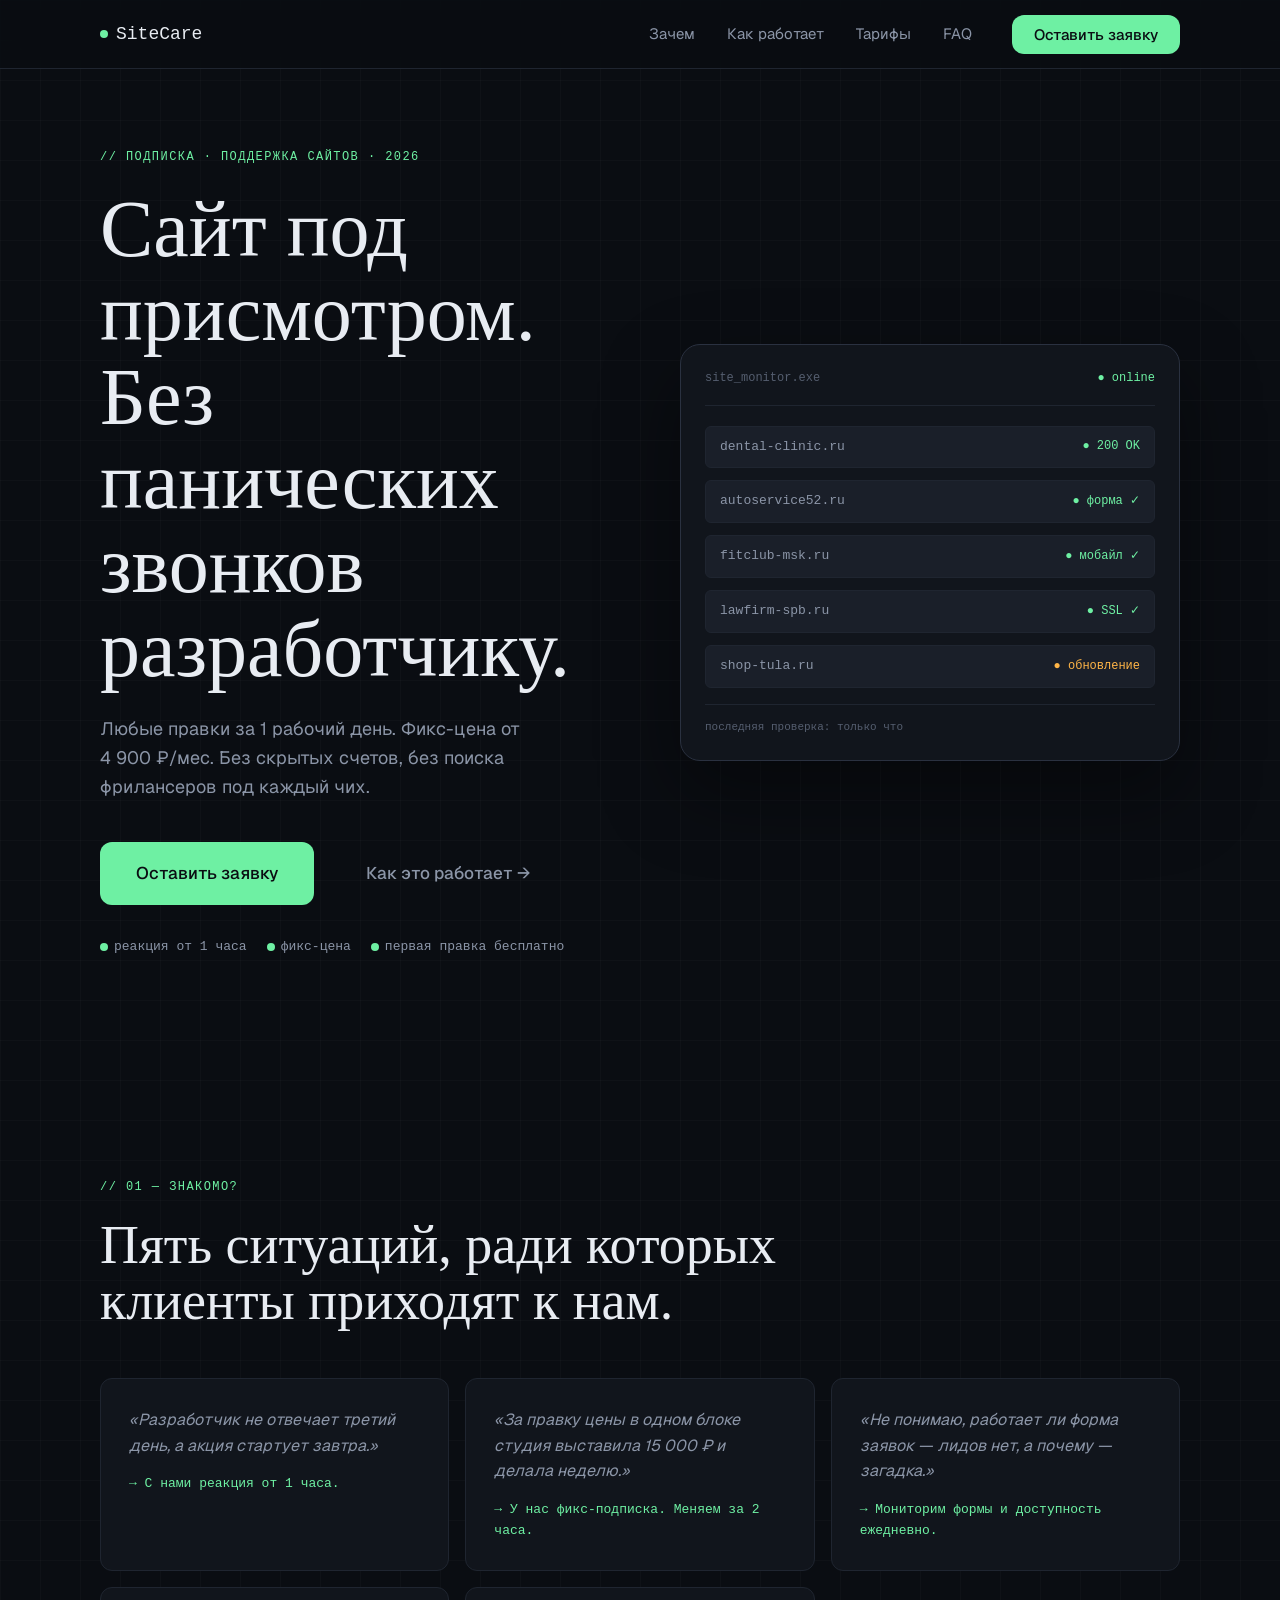
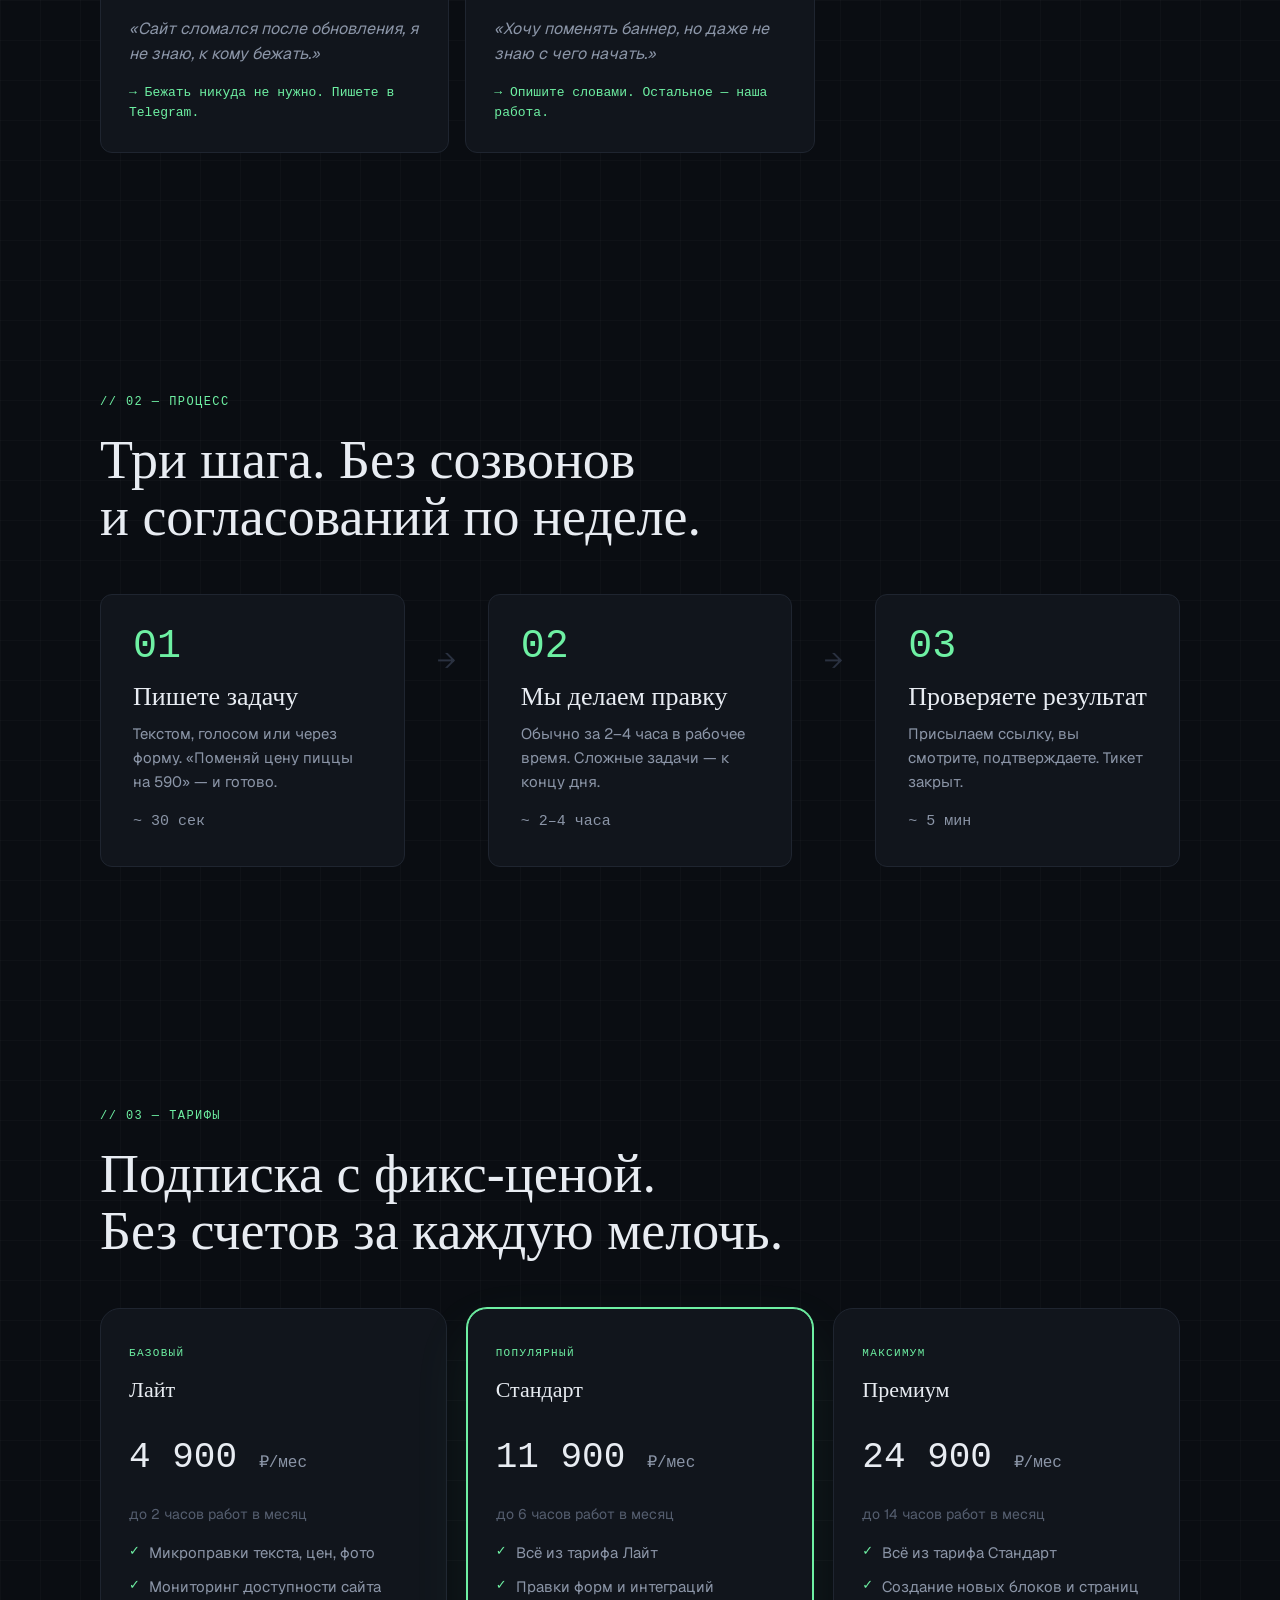
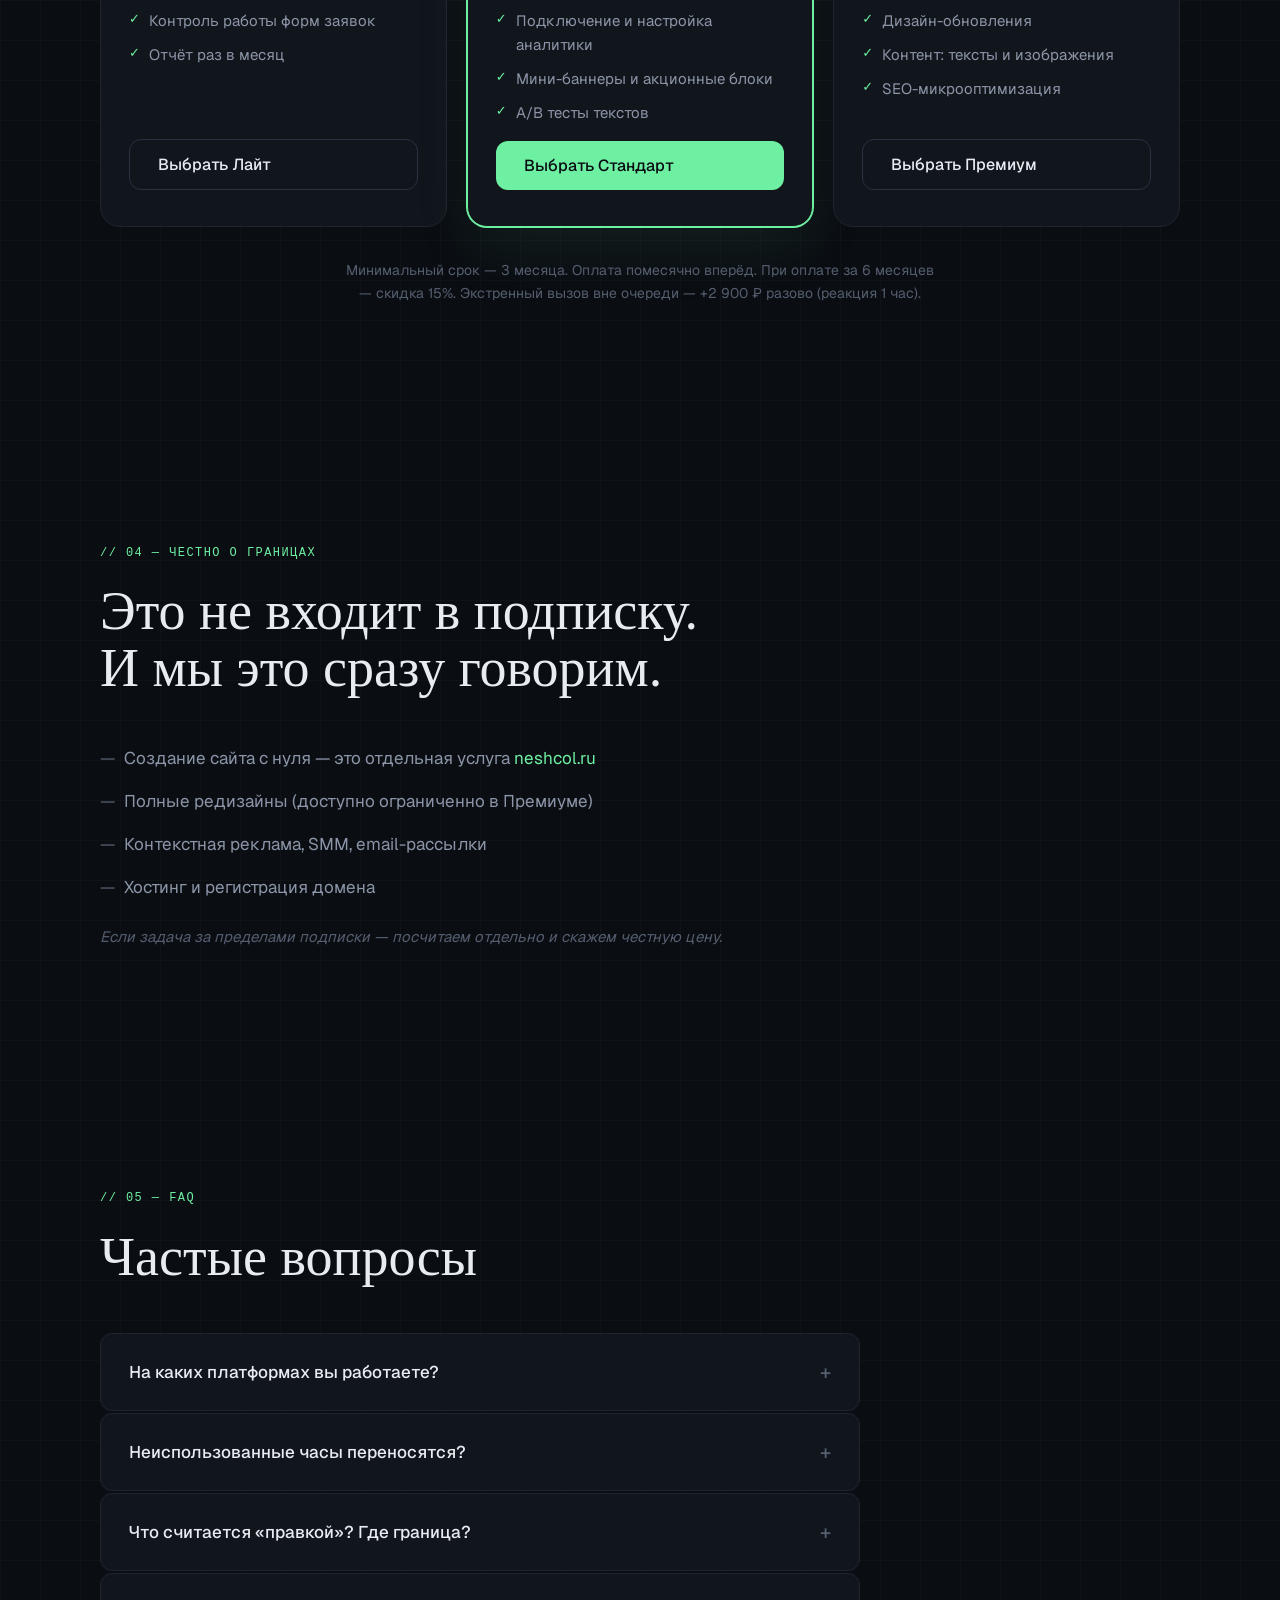
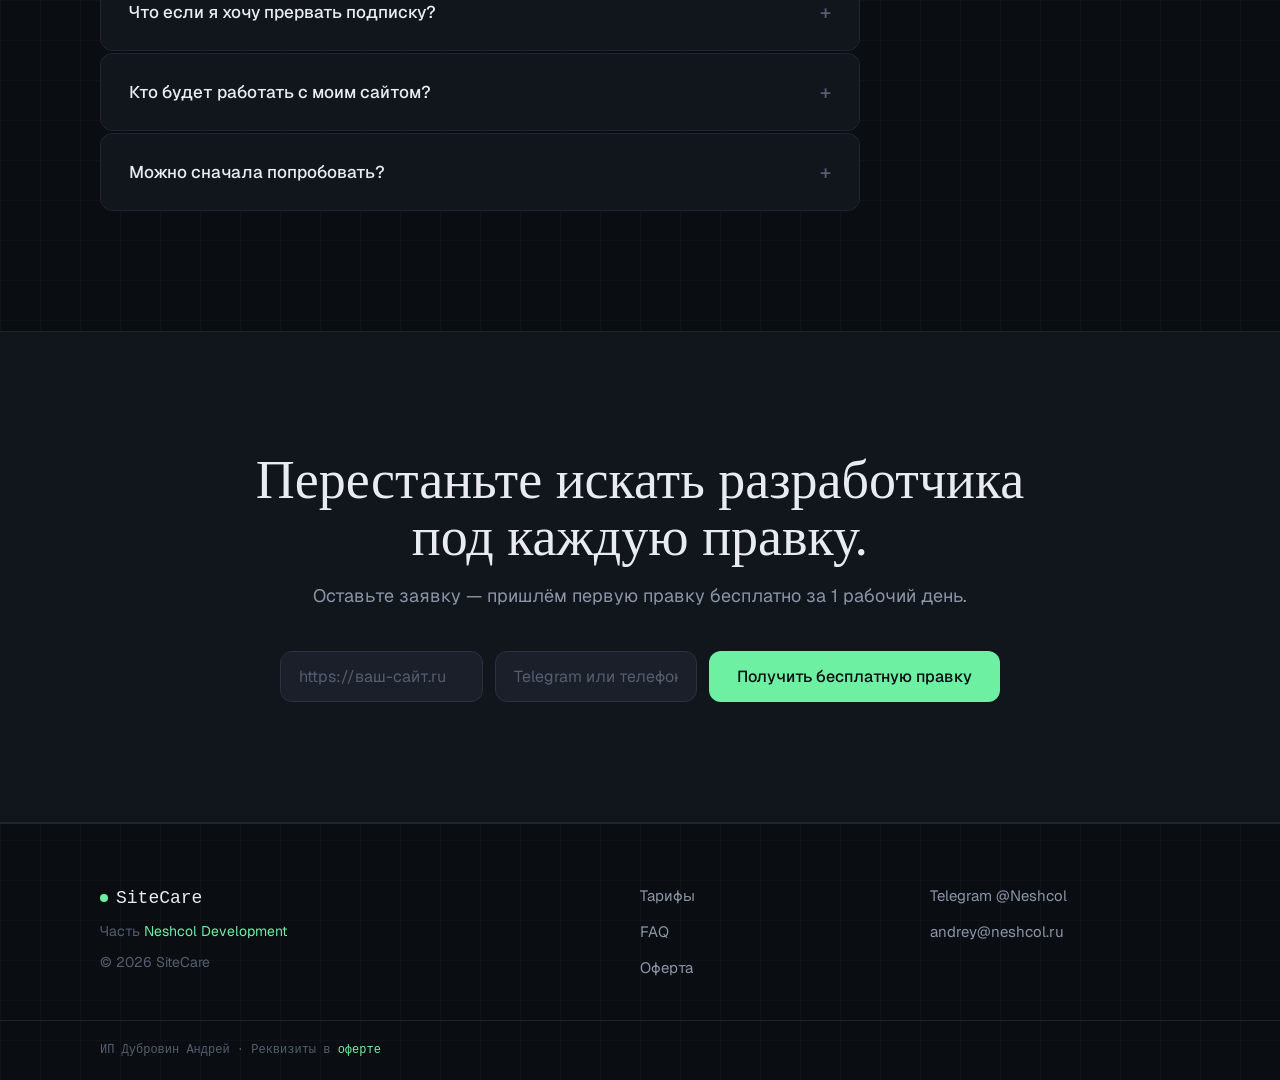
==== commit 2d954d1c: "Rebuild landing per SITECARE_BUILD.md v2.0 - New index.html: 6 sections (hero, pain, how, pricing, l" ====
--- a/index.html
+++ b/index.html
@@ -3,390 +3,401 @@
 <head>
   <meta charset="UTF-8">
   <meta name="viewport" content="width=device-width, initial-scale=1.0">
-  <meta name="description" content="SiteCare — подписочная поддержка сайтов малого бизнеса. Любые правки за 1 день. Фикс-цена от 4 900 ₽/мес.">
-  <meta property="og:title" content="SiteCare — Сайт под присмотром">
-  <meta property="og:description" content="Подписочная поддержка сайтов. Любые правки за 1 рабочий день. Фикс-цена от 4 900 ₽/мес.">
-  <title>SiteCare — Сайт под присмотром. Без панических звонков разработчику.</title>
-  <link rel="icon" type="image/svg+xml" href="favicon.svg">
+  <title>SiteCare — подписочная поддержка сайтов от 4 900 ₽/мес</title>
+  <meta name="description" content="Любые правки вашего сайта за 1 рабочий день. Фикс-цена от 4 900 ₽/мес. Без поиска разработчика под каждый чих.">
+  <meta property="og:title" content="SiteCare — сайт под присмотром">
+  <meta property="og:description" content="Подписочная поддержка сайтов малого бизнеса. Правки за 1 день, фикс-цена.">
+  <link rel="icon" href="favicon.svg" type="image/svg+xml">
+
+  <!-- Шрифты через bunny.net (не Google Fonts — безопаснее для РФ и будущего КНР) -->
   <link rel="preconnect" href="https://fonts.bunny.net">
-  <link href="https://fonts.bunny.net/css?family=instrument-serif:400,400i|jetbrains-mono:400,500&display=swap" rel="stylesheet">
+  <link href="https://fonts.bunny.net/css?family=instrument-serif:400,400i|geist:300,400,500|jetbrains-mono:400,500" rel="stylesheet">
+
   <link rel="stylesheet" href="styles.css">
 </head>
 <body>
 
-  <header class="site-header" id="site-header">
-    <nav class="nav container">
-      <a href="#" class="logo" aria-label="SiteCare — на главную">
-        <span class="logo-dot" aria-hidden="true"></span>
-        <span class="logo-text">SiteCare</span>
+<header class="site-header">
+  <div class="container">
+    <a href="#" class="logo">
+      <span class="logo-dot"></span>
+      SiteCare
+    </a>
+    <nav class="site-nav">
+      <a href="#pain">Зачем</a>
+      <a href="#how">Как работает</a>
+      <a href="#pricing">Тарифы</a>
+      <a href="#faq">FAQ</a>
+    </nav>
+    <button class="btn btn-primary nav-cta" data-open-modal data-tariff="">
+      Оставить заявку
+    </button>
+    <button class="burger" aria-label="Меню">
+      <span></span><span></span><span></span>
+    </button>
+  </div>
+</header>
+
+<main>
+<section class="hero" id="hero">
+  <div class="container hero-inner">
+
+    <div class="hero-text">
+      <p class="mono-label">// ПОДПИСКА · ПОДДЕРЖКА САЙТОВ · 2026</p>
+      <h1>Сайт под присмотром.<br>Без панических звонков<br>разработчику.</h1>
+      <p class="hero-sub">
+        Любые правки за 1 рабочий день. Фикс-цена от 4&nbsp;900&nbsp;₽/мес.
+        Без скрытых счетов, без поиска фрилансеров под каждый чих.
+      </p>
+
+      <div class="hero-actions">
+        <button class="btn btn-primary btn-lg" data-open-modal data-tariff="">
+          Оставить заявку
+        </button>
+        <a href="#how" class="btn btn-ghost btn-lg">Как это работает →</a>
+      </div>
+
+      <div class="hero-badges">
+        <span class="badge"><span class="dot"></span>реакция от 1 часа</span>
+        <span class="badge"><span class="dot"></span>фикс-цена</span>
+        <span class="badge"><span class="dot"></span>первая правка бесплатно</span>
+      </div>
+    </div>
+
+    <!-- SVG-мок дашборда статусов -->
+    <div class="hero-visual" aria-hidden="true">
+      <div class="dashboard-mock">
+        <div class="mock-header">
+          <span class="mock-title mono">site_monitor.exe</span>
+          <span class="mock-status online">● online</span>
+        </div>
+        <div class="mock-rows">
+          <div class="mock-row">
+            <span class="mock-site">dental-clinic.ru</span>
+            <span class="mock-ok">● 200 OK</span>
+          </div>
+          <div class="mock-row">
+            <span class="mock-site">autoservice52.ru</span>
+            <span class="mock-ok">● форма ✓</span>
+          </div>
+          <div class="mock-row">
+            <span class="mock-site">fitclub-msk.ru</span>
+            <span class="mock-ok">● мобайл ✓</span>
+          </div>
+          <div class="mock-row">
+            <span class="mock-site">lawfirm-spb.ru</span>
+            <span class="mock-ok">● SSL ✓</span>
+          </div>
+          <div class="mock-row">
+            <span class="mock-site">shop-tula.ru</span>
+            <span class="mock-warn">● обновление</span>
+          </div>
+        </div>
+        <div class="mock-footer mono">
+          последняя проверка: только что
+        </div>
+      </div>
+    </div>
+
+  </div>
+</section>
+
+<section class="pain-section" id="pain">
+  <div class="container">
+    <p class="mono-label">// 01 — ЗНАКОМО?</p>
+    <h2>Пять ситуаций, ради которых<br>клиенты приходят к нам.</h2>
+    <div class="pain-grid">
+
+      <div class="pain-card">
+        <p class="pain-quote">«Разработчик не отвечает третий день, а акция стартует завтра.»</p>
+        <p class="pain-resolve">→ С нами реакция от 1 часа.</p>
+      </div>
+
+      <div class="pain-card">
+        <p class="pain-quote">«За правку цены в одном блоке студия выставила 15&nbsp;000&nbsp;₽ и делала неделю.»</p>
+        <p class="pain-resolve">→ У нас фикс-подписка. Меняем за 2 часа.</p>
+      </div>
+
+      <div class="pain-card">
+        <p class="pain-quote">«Не понимаю, работает ли форма заявок — лидов нет, а почему — загадка.»</p>
+        <p class="pain-resolve">→ Мониторим формы и доступность ежедневно.</p>
+      </div>
+
+      <div class="pain-card">
+        <p class="pain-quote">«Сайт сломался после обновления, я не знаю, к кому бежать.»</p>
+        <p class="pain-resolve">→ Бежать никуда не нужно. Пишете в Telegram.</p>
+      </div>
+
+      <div class="pain-card">
+        <p class="pain-quote">«Хочу поменять баннер, но даже не знаю с чего начать.»</p>
+        <p class="pain-resolve">→ Опишите словами. Остальное — наша работа.</p>
+      </div>
+
+    </div>
+  </div>
+</section>
+
+<section class="how-section" id="how">
+  <div class="container">
+    <p class="mono-label">// 02 — ПРОЦЕСС</p>
+    <h2>Три шага. Без созвонов<br>и согласований по неделе.</h2>
+    <div class="steps">
+
+      <div class="step">
+        <div class="step-num mono">01</div>
+        <h3>Пишете задачу</h3>
+        <p>Текстом, голосом или через форму. «Поменяй цену пиццы на 590» — и готово.</p>
+        <p class="step-time mono">~ 30 сек</p>
+      </div>
+
+      <div class="step-arrow" aria-hidden="true">→</div>
+
+      <div class="step">
+        <div class="step-num mono">02</div>
+        <h3>Мы делаем правку</h3>
+        <p>Обычно за 2–4 часа в рабочее время. Сложные задачи — к концу дня.</p>
+        <p class="step-time mono">~ 2–4 часа</p>
+      </div>
+
+      <div class="step-arrow" aria-hidden="true">→</div>
+
+      <div class="step">
+        <div class="step-num mono">03</div>
+        <h3>Проверяете результат</h3>
+        <p>Присылаем ссылку, вы смотрите, подтверждаете. Тикет закрыт.</p>
+        <p class="step-time mono">~ 5 мин</p>
+      </div>
+
+    </div>
+  </div>
+</section>
+
+<section class="pricing-section" id="pricing">
+  <div class="container">
+    <p class="mono-label">// 03 — ТАРИФЫ</p>
+    <h2>Подписка с фикс-ценой.<br>Без счетов за каждую мелочь.</h2>
+
+    <div class="pricing-grid">
+
+      <!-- Лайт -->
+      <div class="plan">
+        <div class="plan-badge">БАЗОВЫЙ</div>
+        <h3 class="plan-name">Лайт</h3>
+        <div class="plan-price mono">4 900 <span>₽/мес</span></div>
+        <p class="plan-hours">до 2 часов работ в месяц</p>
+        <ul class="plan-features">
+          <li>Микроправки текста, цен, фото</li>
+          <li>Мониторинг доступности сайта</li>
+          <li>Контроль работы форм заявок</li>
+          <li>Отчёт раз в месяц</li>
+        </ul>
+        <button class="btn btn-outline plan-cta"
+                data-open-modal data-tariff="Лайт">
+          Выбрать Лайт
+        </button>
+      </div>
+
+      <!-- Стандарт — выделен -->
+      <div class="plan plan-featured">
+        <div class="plan-badge">ПОПУЛЯРНЫЙ</div>
+        <h3 class="plan-name">Стандарт</h3>
+        <div class="plan-price mono">11 900 <span>₽/мес</span></div>
+        <p class="plan-hours">до 6 часов работ в месяц</p>
+        <ul class="plan-features">
+          <li>Всё из тарифа Лайт</li>
+          <li>Правки форм и интеграций</li>
+          <li>Подключение и настройка аналитики</li>
+          <li>Мини-баннеры и акционные блоки</li>
+          <li>A/B тесты текстов</li>
+        </ul>
+        <button class="btn btn-primary plan-cta"
+                data-open-modal data-tariff="Стандарт">
+          Выбрать Стандарт
+        </button>
+      </div>
+
+      <!-- Премиум -->
+      <div class="plan">
+        <div class="plan-badge">МАКСИМУМ</div>
+        <h3 class="plan-name">Премиум</h3>
+        <div class="plan-price mono">24 900 <span>₽/мес</span></div>
+        <p class="plan-hours">до 14 часов работ в месяц</p>
+        <ul class="plan-features">
+          <li>Всё из тарифа Стандарт</li>
+          <li>Создание новых блоков и страниц</li>
+          <li>Дизайн-обновления</li>
+          <li>Контент: тексты и изображения</li>
+          <li>SEO-микрооптимизация</li>
+        </ul>
+        <button class="btn btn-outline plan-cta"
+                data-open-modal data-tariff="Премиум">
+          Выбрать Премиум
+        </button>
+      </div>
+
+    </div>
+
+    <p class="pricing-note">
+      Минимальный срок — 3 месяца. Оплата помесячно вперёд.
+      При оплате за 6 месяцев — скидка 15%.
+      Экстренный вызов вне очереди — +2&nbsp;900&nbsp;₽ разово (реакция 1 час).
+    </p>
+  </div>
+</section>
+
+<section class="limits-section" id="limits">
+  <div class="container">
+    <p class="mono-label">// 04 — ЧЕСТНО О ГРАНИЦАХ</p>
+    <h2>Это не входит в подписку.<br>И мы это сразу говорим.</h2>
+    <ul class="limits-list">
+      <li>Создание сайта с нуля — это отдельная услуга <a href="https://neshcol.ru" target="_blank">neshcol.ru</a></li>
+      <li>Полные редизайны (доступно ограниченно в Премиуме)</li>
+      <li>Контекстная реклама, SMM, email-рассылки</li>
+      <li>Хостинг и регистрация домена</li>
+    </ul>
+    <p class="limits-note">
+      Если задача за пределами подписки — посчитаем отдельно и скажем честную цену.
+    </p>
+  </div>
+</section>
+
+<section class="faq-section" id="faq">
+  <div class="container">
+    <p class="mono-label">// 05 — FAQ</p>
+    <h2>Частые вопросы</h2>
+    <div class="faq-list">
+
+      <details class="faq-item">
+        <summary>На каких платформах вы работаете?</summary>
+        <p>Tilda, WordPress, Битрикс, самописные сайты на HTML/CSS, React. Если у вас что-то нестандартное — пришлите ссылку, ответим за 10 минут.</p>
+      </details>
+
+      <details class="faq-item">
+        <summary>Неиспользованные часы переносятся?</summary>
+        <p>Нет. Подписка — это гарантия скорости и приоритетного доступа, а не банк часов. Неиспользованные часы не переносятся на следующий месяц.</p>
+      </details>
+
+      <details class="faq-item">
+        <summary>Что считается «правкой»? Где граница?</summary>
+        <p>Правка — любое изменение в существующих блоках: тексты, цены, фото, формы, ссылки, мелкие стилевые корректировки. Создание новых блоков и страниц — только в Премиуме.</p>
+      </details>
+
+      <details class="faq-item">
+        <summary>Что если я хочу прервать подписку?</summary>
+        <p>Минимальный срок — 3 месяца. Дальше — расторжение в любой момент за 14 дней до конца оплаченного периода.</p>
+      </details>
+
+      <details class="faq-item">
+        <summary>Кто будет работать с моим сайтом?</summary>
+        <p>Андрей Дубровин — основатель Neshcol Development — и AI-инструменты под его контролем. Это позволяет держать фикс-цену.</p>
+      </details>
+
+      <details class="faq-item">
+        <summary>Можно сначала попробовать?</summary>
+        <p>Да. Первая правка — бесплатная. Присылаете задачу через форму или в <a href="https://t.me/Neshcol">@Neshcol</a>, делаем, показываем результат. Дальше решаете.</p>
+      </details>
+
+    </div>
+  </div>
+</section>
+
+<section class="final-cta" id="cta">
+  <div class="container">
+    <h2>Перестаньте искать разработчика<br>под каждую правку.</h2>
+    <p>Оставьте заявку — пришлём первую правку бесплатно за 1 рабочий день.</p>
+
+    <div class="form-wrapper">
+      <form class="sitecare-form cta-form">
+        <input type="hidden" name="tariff" value="Бесплатная правка">
+        <div class="form-row">
+          <input type="url" name="site"
+                 placeholder="https://ваш-сайт.ru" required>
+          <input type="text" name="contact"
+                 placeholder="Telegram или телефон" required>
+          <button type="submit" class="btn btn-primary">
+            Получить бесплатную правку
+          </button>
+        </div>
+      </form>
+      <div class="form-success" style="display:none;"></div>
+    </div>
+
+  </div>
+</section>
+
+<footer class="site-footer">
+  <div class="container footer-inner">
+
+    <div class="footer-brand">
+      <a href="#" class="logo">
+        <span class="logo-dot"></span>SiteCare
       </a>
-      <ul class="nav-links" role="list">
-        <li><a href="#pricing">Тарифы</a></li>
-        <li><a href="#process">Как работает</a></li>
-        <li><a href="#faq">FAQ</a></li>
-      </ul>
-      <button class="btn btn-primary" data-modal="contact">Оставить заявку</button>
-      <button class="nav-burger" aria-label="Открыть меню" aria-expanded="false">
-        <span></span><span></span><span></span>
-      </button>
+      <p>Часть <a href="https://neshcol.ru" target="_blank">Neshcol Development</a></p>
+      <p class="copyright">© 2026 SiteCare</p>
+    </div>
+
+    <nav class="footer-nav">
+      <a href="#pricing">Тарифы</a>
+      <a href="#faq">FAQ</a>
+      <a href="legal/offer.html">Оферта</a>
     </nav>
-    <div class="nav-mobile" id="nav-mobile" aria-hidden="true">
-      <ul role="list">
-        <li><a href="#pricing">Тарифы</a></li>
-        <li><a href="#process">Как работает</a></li>
-        <li><a href="#faq">FAQ</a></li>
-        <li><button class="btn btn-primary" data-modal="contact">Оставить заявку</button></li>
-      </ul>
-    </div>
-  </header>
-
-  <main>
-
-    <!-- HERO -->
-    <section class="hero" id="hero">
-      <div class="container hero-grid">
-        <div class="hero-content">
-          <p class="mono-label reveal">// ПОДПИСКА · ПОДДЕРЖКА САЙТОВ · 2026</p>
-          <h1 class="reveal reveal-delay-1">Сайт под присмотром.<br>Без панических звонков разработчику.</h1>
-          <p class="hero-sub reveal reveal-delay-2">Любые правки за 1 рабочий день. Фикс-цена от 4 900 ₽/мес. Без скрытых счетов, без поиска фрилансеров под каждый чих.</p>
-          <div class="hero-actions reveal reveal-delay-3">
-            <button class="btn btn-primary btn-lg" data-modal="contact">Оставить заявку</button>
-            <a href="#process" class="btn btn-ghost btn-lg smooth-scroll">Как это работает →</a>
-          </div>
-          <div class="hero-facts reveal reveal-delay-4">
-            <span class="fact"><span class="dot" aria-hidden="true"></span>реакция от 1 часа</span>
-            <span class="fact"><span class="dot" aria-hidden="true"></span>фикс-цена</span>
-            <span class="fact"><span class="dot" aria-hidden="true"></span>первая правка бесплатно</span>
-          </div>
-        </div>
-        <div class="hero-visual reveal reveal-delay-2" aria-hidden="true">
-          <svg class="dashboard-mock" viewBox="0 0 480 320" xmlns="http://www.w3.org/2000/svg">
-            <rect width="480" height="320" rx="14" fill="#11151c" stroke="#1f2530" stroke-width="1.5"/>
-            <rect width="480" height="46" rx="14" fill="#1a1f29"/>
-            <rect y="32" width="480" height="14" fill="#1a1f29"/>
-            <circle cx="20" cy="23" r="5" fill="#ff6b6b" opacity="0.7"/>
-            <circle cx="36" cy="23" r="5" fill="#ffb547" opacity="0.7"/>
-            <circle cx="52" cy="23" r="5" fill="#6ef0a3" opacity="0.7"/>
-            <text x="70" y="28" font-family="JetBrains Mono, monospace" font-size="12" fill="#8b95a7">SiteCare Monitor</text>
-            <text x="376" y="28" font-family="JetBrains Mono, monospace" font-size="11" fill="#555e6f">14:32:07</text>
-            <text x="20" y="72" font-family="JetBrains Mono, monospace" font-size="9" fill="#555e6f" letter-spacing="0.1em">САЙТ</text>
-            <text x="248" y="72" font-family="JetBrains Mono, monospace" font-size="9" fill="#555e6f" letter-spacing="0.1em">СТАТУС</text>
-            <text x="348" y="72" font-family="JetBrains Mono, monospace" font-size="9" fill="#555e6f" letter-spacing="0.1em">ФОРМА</text>
-            <line x1="16" y1="80" x2="464" y2="80" stroke="#1f2530" stroke-width="1"/>
-            <!-- row 1 -->
-            <circle cx="28" cy="104" r="5" fill="#6ef0a3"><animate attributeName="opacity" values="1;0.4;1" dur="3s" repeatCount="indefinite"/></circle>
-            <text x="44" y="109" font-family="JetBrains Mono, monospace" font-size="12" fill="#e8ecf2">stom-premium.ru</text>
-            <text x="248" y="109" font-family="JetBrains Mono, monospace" font-size="11" fill="#6ef0a3">200 OK</text>
-            <text x="348" y="109" font-family="JetBrains Mono, monospace" font-size="11" fill="#6ef0a3">● работает</text>
-            <!-- row 2 -->
-            <circle cx="28" cy="136" r="5" fill="#6ef0a3"><animate attributeName="opacity" values="1;0.4;1" dur="2.7s" begin="0.5s" repeatCount="indefinite"/></circle>
-            <text x="44" y="141" font-family="JetBrains Mono, monospace" font-size="12" fill="#e8ecf2">avtoservice-nn.ru</text>
-            <text x="248" y="141" font-family="JetBrains Mono, monospace" font-size="11" fill="#6ef0a3">200 OK</text>
-            <text x="348" y="141" font-family="JetBrains Mono, monospace" font-size="11" fill="#6ef0a3">● работает</text>
-            <!-- row 3 -->
-            <circle cx="28" cy="168" r="5" fill="#6ef0a3"><animate attributeName="opacity" values="1;0.4;1" dur="3.2s" begin="1s" repeatCount="indefinite"/></circle>
-            <text x="44" y="173" font-family="JetBrains Mono, monospace" font-size="12" fill="#e8ecf2">clinic-zdorove.ru</text>
-            <text x="248" y="173" font-family="JetBrains Mono, monospace" font-size="11" fill="#6ef0a3">200 OK</text>
-            <text x="348" y="173" font-family="JetBrains Mono, monospace" font-size="11" fill="#6ef0a3">● работает</text>
-            <!-- row 4 -->
-            <circle cx="28" cy="200" r="5" fill="#6ef0a3"><animate attributeName="opacity" values="1;0.4;1" dur="2.9s" begin="0.3s" repeatCount="indefinite"/></circle>
-            <text x="44" y="205" font-family="JetBrains Mono, monospace" font-size="12" fill="#e8ecf2">fitnes-sport.ru</text>
-            <text x="248" y="205" font-family="JetBrains Mono, monospace" font-size="11" fill="#6ef0a3">200 OK</text>
-            <text x="348" y="205" font-family="JetBrains Mono, monospace" font-size="11" fill="#6ef0a3">● работает</text>
-            <!-- row 5 warning -->
-            <circle cx="28" cy="232" r="5" fill="#ffb547"><animate attributeName="opacity" values="1;0.3;1" dur="1.5s" repeatCount="indefinite"/></circle>
-            <text x="44" y="237" font-family="JetBrains Mono, monospace" font-size="12" fill="#8b95a7">jurist-konsult.ru</text>
-            <text x="248" y="237" font-family="JetBrains Mono, monospace" font-size="11" fill="#ffb547">302 →</text>
-            <text x="348" y="237" font-family="JetBrains Mono, monospace" font-size="11" fill="#ffb547">⚠ проверяем</text>
-            <!-- bottom bar -->
-            <line x1="16" y1="260" x2="464" y2="260" stroke="#1f2530" stroke-width="1"/>
-            <text x="20" y="286" font-family="JetBrains Mono, monospace" font-size="10" fill="#555e6f">обновлено: сегодня в 14:32</text>
-            <text x="360" y="286" font-family="JetBrains Mono, monospace" font-size="10" fill="#6ef0a3">4/5 в норме</text>
-          </svg>
-        </div>
-      </div>
-    </section>
-
-    <!-- SECTION 01 — БОЛИ -->
-    <section class="section" id="pain">
-      <div class="container">
-        <p class="mono-label reveal">// 01 — ЗНАКОМО?</p>
-        <h2 class="reveal reveal-delay-1">Пять ситуаций, ради которых клиенты приходят к нам.</h2>
-        <div class="pain-grid">
-          <article class="pain-card reveal">
-            <p class="pain-quote">«Разработчик не отвечает третий день, а у меня акция стартует завтра.»</p>
-            <p class="pain-resolve">→ С нами реакция от 1 часа.</p>
-          </article>
-          <article class="pain-card reveal reveal-delay-1">
-            <p class="pain-quote">«За правку цены в одном блоке студия выставила 15 000 ₽ и делала неделю.»</p>
-            <p class="pain-resolve">→ У нас фикс-подписка. Меняем за 2 часа.</p>
-          </article>
-          <article class="pain-card reveal reveal-delay-2">
-            <p class="pain-quote">«Не понимаю, работает ли форма заявок — лидов нет, а почему — загадка.»</p>
-            <p class="pain-resolve">→ Мониторим формы и доступность ежедневно.</p>
-          </article>
-          <article class="pain-card reveal reveal-delay-3">
-            <p class="pain-quote">«Сайт сломался после обновления, я не знаю, к кому бежать.»</p>
-            <p class="pain-resolve">→ Бежать никуда не нужно. Пишете в бот.</p>
-          </article>
-          <article class="pain-card reveal reveal-delay-4">
-            <p class="pain-quote">«Хочу поменять баннер, но даже не знаю с чего начать.»</p>
-            <p class="pain-resolve">→ Опишите словами. Остальное — наша работа.</p>
-          </article>
-        </div>
-      </div>
-    </section>
-
-    <!-- SECTION 02 — ПРОЦЕСС -->
-    <section class="section" id="process">
-      <div class="container">
-        <p class="mono-label reveal">// 02 — ПРОЦЕСС</p>
-        <h2 class="reveal reveal-delay-1">Три шага. Без созвонов и согласований по неделе.</h2>
-        <div class="process-steps">
-          <div class="process-step reveal">
-            <div class="step-number mono-label">01</div>
-            <div class="step-body">
-              <h3>Пишете в Telegram-бот</h3>
-              <p>Текстом или голосом. «Поменяй цену пиццы на 590» — и всё.</p>
-              <span class="step-time">~ 30 сек</span>
-            </div>
-          </div>
-          <div class="step-connector" aria-hidden="true"></div>
-          <div class="process-step reveal reveal-delay-1">
-            <div class="step-number mono-label">02</div>
-            <div class="step-body">
-              <h3>Мы делаем правку</h3>
-              <p>Обычно за 2–4 часа в рабочее время. Без лишних вопросов.</p>
-              <span class="step-time">~ 2–4 часа</span>
-            </div>
-          </div>
-          <div class="step-connector" aria-hidden="true"></div>
-          <div class="process-step reveal reveal-delay-2">
-            <div class="step-number mono-label">03</div>
-            <div class="step-body">
-              <h3>Проверяете и подтверждаете</h3>
-              <p>Присылаем ссылку, вы смотрите, закрываем тикет.</p>
-              <span class="step-time">~ 5 мин</span>
-            </div>
-          </div>
-        </div>
-      </div>
-    </section>
-
-    <!-- SECTION 03 — ТАРИФЫ -->
-    <section class="section" id="pricing">
-      <div class="container">
-        <p class="mono-label reveal">// 03 — ТАРИФЫ</p>
-        <h2 class="reveal reveal-delay-1">Подписка с фикс-ценой. Без счетов за каждую мелочь.</h2>
-        <div class="pricing-grid">
-
-          <article class="pricing-card reveal">
-            <div class="card-badge">БАЗОВЫЙ</div>
-            <h3 class="card-plan">Лайт</h3>
-            <div class="card-price"><span class="price-amount">4 900 ₽</span><span class="price-period"> / мес</span></div>
-            <p class="card-hours">до 2 часов работ в месяц</p>
-            <ul class="card-features" role="list">
-              <li>Микроправки текста, цен, фото</li>
-              <li>Мониторинг доступности сайта</li>
-              <li>Контроль работы форм заявок</li>
-              <li>Отчёт раз в месяц</li>
-            </ul>
-            <button class="btn btn-outline btn-full" data-modal="contact" data-plan="Лайт">Выбрать Лайт</button>
-          </article>
-
-          <article class="pricing-card pricing-card--featured reveal reveal-delay-1">
-            <div class="card-badge card-badge--featured">ПОПУЛЯРНЫЙ</div>
-            <h3 class="card-plan">Стандарт</h3>
-            <div class="card-price"><span class="price-amount">11 900 ₽</span><span class="price-period"> / мес</span></div>
-            <p class="card-hours">до 6 часов работ в месяц</p>
-            <ul class="card-features" role="list">
-              <li>Всё из Лайт</li>
-              <li>Правки форм и интеграций</li>
-              <li>Подключение и настройка аналитики</li>
-              <li>Мини-баннеры и акционные блоки</li>
-              <li>A/B тесты текстов</li>
-            </ul>
-            <button class="btn btn-primary btn-full" data-modal="contact" data-plan="Стандарт">Выбрать Стандарт</button>
-          </article>
-
-          <article class="pricing-card reveal reveal-delay-2">
-            <div class="card-badge">МАКСИМУМ</div>
-            <h3 class="card-plan">Премиум</h3>
-            <div class="card-price"><span class="price-amount">24 900 ₽</span><span class="price-period"> / мес</span></div>
-            <p class="card-hours">до 14 часов работ в месяц</p>
-            <ul class="card-features" role="list">
-              <li>Всё из Стандарт</li>
-              <li>Создание новых блоков и страниц</li>
-              <li>Дизайн-обновления</li>
-              <li>Контент: тексты и подбор изображений</li>
-              <li>SEO-микрооптимизация</li>
-            </ul>
-            <button class="btn btn-outline btn-full" data-modal="contact" data-plan="Премиум">Выбрать Премиум</button>
-          </article>
-
-        </div>
-        <p class="pricing-footnote reveal">
-          Все тарифы — минимум на 3 месяца. Оплата помесячно вперёд. При оплате за 6 месяцев — скидка 15%. Экстренный вызов вне очереди — +2 900 ₽ разово (реакция 1 час).
-        </p>
-      </div>
-    </section>
-
-    <!-- SECTION 04 — ЧТО НЕ ВХОДИТ -->
-    <section class="section" id="limits">
-      <div class="container limits-container">
-        <p class="mono-label reveal">// 04 — ЧЕСТНО О ГРАНИЦАХ</p>
-        <h2 class="reveal reveal-delay-1">Это не входит в подписку. И мы это сразу говорим.</h2>
-        <ul class="limits-list reveal reveal-delay-2" role="list">
-          <li>Создание сайта с нуля <span class="limits-note">(это отдельная услуга — <a href="https://neshcol.ru" target="_blank" rel="noopener">neshcol.ru</a>)</span></li>
-          <li>Полные редизайны <span class="limits-note">(доступно ограниченно в Премиуме)</span></li>
-          <li>Контекстная реклама, SMM, email-рассылки</li>
-          <li>Хостинг и регистрация домена</li>
-        </ul>
-        <p class="limits-footer reveal reveal-delay-3">Если задача за пределами подписки — посчитаем отдельно и скажем честную цену.</p>
-      </div>
-    </section>
-
-    <!-- SECTION 05 — FAQ -->
-    <section class="section" id="faq">
-      <div class="container">
-        <p class="mono-label reveal">// 05 — FAQ</p>
-        <h2 class="reveal reveal-delay-1">Частые вопросы</h2>
-        <div class="faq-list reveal reveal-delay-2">
-
-          <details class="faq-item">
-            <summary class="faq-question">На каких платформах вы работаете?</summary>
-            <div class="faq-answer">
-              <p>Tilda, WordPress, Битрикс, самописные сайты на HTML/CSS, React. Если у вас что-то экзотическое — пришлите ссылку, скажем за 10 минут.</p>
-            </div>
-          </details>
-
-          <details class="faq-item">
-            <summary class="faq-question">А если за месяц я не использую часы — они сгорают?</summary>
-            <div class="faq-answer">
-              <p>Да, неиспользованные часы не переносятся. Подписка — это не банк часов, а гарантия скорости и доступа.</p>
-            </div>
-          </details>
-
-          <details class="faq-item">
-            <summary class="faq-question">Что считается «правкой»? Где граница?</summary>
-            <div class="faq-answer">
-              <p>Правка — любое изменение в существующих блоках: тексты, цены, фото, формы, ссылки, мелкие стилевые корректировки. Создание новых блоков и страниц — только в Премиуме.</p>
-            </div>
-          </details>
-
-          <details class="faq-item">
-            <summary class="faq-question">Что если я хочу прервать подписку?</summary>
-            <div class="faq-answer">
-              <p>Минимальный срок — 3 месяца. Дальше — расторжение в любой момент за 14 дней до конца оплаченного периода.</p>
-            </div>
-          </details>
-
-          <details class="faq-item">
-            <summary class="faq-question">Кто будет работать с моим сайтом?</summary>
-            <div class="faq-answer">
-              <p>Андрей Дубровин (основатель Neshcol Development) и AI-инструменты под его контролем. Это позволяет держать фикс-цену.</p>
-            </div>
-          </details>
-
-          <details class="faq-item">
-            <summary class="faq-question">Можно сначала попробовать?</summary>
-            <div class="faq-answer">
-              <p>Да. Первая правка — бесплатная. Присылаете задачу в Telegram, делаем, показываем результат. Дальше решаете.</p>
-            </div>
-          </details>
-
-        </div>
-      </div>
-    </section>
-
-    <!-- SECTION 06 — ФИНАЛЬНЫЙ CTA -->
-    <section class="section cta-section" id="cta">
-      <div class="container cta-container">
-        <h2 class="reveal">Перестаньте искать разработчика под каждую правку.</h2>
-        <p class="cta-sub reveal reveal-delay-1">Оставьте заявку — пришлём первую правку бесплатно за 1 рабочий день.</p>
-        <form class="cta-form reveal reveal-delay-2" id="cta-form" novalidate>
-          <input
-            type="url"
-            name="site_url"
-            id="cta-url"
-            class="cta-input"
-            placeholder="https://ваш-сайт.ru"
-            autocomplete="url"
-            required
-          >
-          <button type="submit" class="btn btn-primary btn-lg">Получить бесплатную правку</button>
-        </form>
-        <div class="cta-success" id="cta-success" aria-live="polite" hidden>
-          <span class="dot" aria-hidden="true"></span>
-          Принято. Напишем в течение часа.
-        </div>
-      </div>
-    </section>
-
-  </main>
-
-  <footer class="site-footer">
-    <div class="container footer-grid">
-      <div class="footer-brand">
-        <a href="#" class="logo" aria-label="SiteCare">
-          <span class="logo-dot" aria-hidden="true"></span>
-          <span class="logo-text">SiteCare</span>
-        </a>
-        <p class="footer-tagline">Часть <a href="https://neshcol.ru" target="_blank" rel="noopener">Neshcol Development</a> — neshcol.ru</p>
-        <p class="footer-copy">© 2026 SiteCare</p>
-      </div>
-      <nav class="footer-links" aria-label="Навигация сайта">
-        <ul role="list">
-          <li><a href="#pricing">Тарифы</a></li>
-          <li><a href="#faq">FAQ</a></li>
-          <li><a href="legal/offer.html">Оферта</a></li>
-          <li><a href="#privacy">Политика данных</a></li>
-        </ul>
-      </nav>
-      <div class="footer-contacts">
-        <a href="https://t.me/Neshcol" target="_blank" rel="noopener" class="footer-contact-link">Telegram @Neshcol</a>
-        <a href="mailto:andrey@neshcol.ru" class="footer-contact-link">andrey@neshcol.ru</a>
-      </div>
-    </div>
-    <div class="footer-bottom container">
-      <p>ИП Дубровин А. / самозанятый — реквизиты в <a href="legal/offer.html">оферте</a>.</p>
-    </div>
-  </footer>
-
-  <!-- MODAL ЗАЯВКИ -->
-  <div class="modal-overlay" id="modal-contact" role="dialog" aria-modal="true" aria-labelledby="modal-title" aria-hidden="true">
-    <div class="modal">
-      <button class="modal-close" aria-label="Закрыть">&times;</button>
-      <p class="mono-label">// ЗАЯВКА</p>
-      <h2 id="modal-title">Оставить заявку</h2>
-      <p class="modal-sub">Заполните форму — Андрей ответит в течение 1 часа в рабочее время.</p>
-      <form class="modal-form" id="modal-form" novalidate>
+
+    <div class="footer-contacts">
+      <a href="https://t.me/Neshcol" target="_blank">Telegram @Neshcol</a>
+      <a href="mailto:andrey@neshcol.ru">andrey@neshcol.ru</a>
+    </div>
+
+  </div>
+  <div class="footer-bottom">
+    <div class="container">
+      <p class="mono">ИП Дубровин Андрей · Реквизиты в <a href="legal/offer.html">оферте</a></p>
+    </div>
+  </div>
+</footer>
+</main>
+
+<!-- Модалка заявки -->
+<dialog id="order-modal">
+  <div class="modal-inner">
+    <button class="modal-close" onclick="this.closest('dialog').close()" aria-label="Закрыть">✕</button>
+    <h3 id="modal-title">Оставить заявку</h3>
+
+    <div class="form-wrapper">
+      <form class="sitecare-form">
+        <input type="hidden" name="tariff" value="">
         <div class="form-field">
-          <label for="modal-url">Ссылка на ваш сайт</label>
-          <input type="url" id="modal-url" name="site_url" placeholder="https://ваш-сайт.ru" required>
+          <label>Адрес вашего сайта</label>
+          <input type="url" name="site"
+                 placeholder="https://ваш-сайт.ru" required>
         </div>
         <div class="form-field">
-          <label for="modal-task">Что нужно сделать</label>
-          <textarea id="modal-task" name="task" rows="3" placeholder="Поменять цену, починить форму, обновить баннер..." required></textarea>
+          <label>Что нужно сделать? <span class="optional">(можно вкратце)</span></label>
+          <textarea name="task" rows="3"
+                    placeholder="Например: поменять цены, починить форму, обновить фото"></textarea>
         </div>
         <div class="form-field">
-          <label for="modal-contact">Телефон или Telegram</label>
-          <input type="text" id="modal-contact" name="contact" placeholder="+7 999 123 45 67 или @username" required>
-        </div>
-        <input type="hidden" name="plan" id="modal-plan" value="">
-        <button type="submit" class="btn btn-primary btn-full btn-lg">Отправить заявку</button>
-        <p class="form-note">Нажимая кнопку, вы принимаете <a href="legal/offer.html" target="_blank">условия оферты</a>.</p>
+          <label>Как с вами связаться?</label>
+          <input type="text" name="contact"
+                 placeholder="Telegram @username или телефон" required>
+        </div>
+        <button type="submit" class="btn btn-primary btn-full">
+          Отправить заявку
+        </button>
       </form>
-      <div class="modal-success" id="modal-success" hidden>
-        <div class="success-icon" aria-hidden="true"><span class="dot dot-lg"></span></div>
-        <h3>Принято.</h3>
-        <p>Андрей напишет в ближайший час. Если срочно — <a href="https://t.me/Neshcol" target="_blank" rel="noopener">@Neshcol</a> в Telegram.</p>
-      </div>
-    </div>
-  </div>
-
-  <!-- TODO: заменить на реальные кейсы (секция «Было / Стало» для 2 клиентов: стоматология + автосервис) -->
-
-  <script src="script.js"></script>
+      <div class="form-success" style="display:none;"></div>
+    </div>
+
+    <p class="modal-note">Первая правка — бесплатно. Ответим в течение 1 часа.</p>
+  </div>
+</dialog>
+
+<!-- Бургер-меню -->
+<script>
+  document.querySelector('.burger')?.addEventListener('click', () => {
+    document.querySelector('.site-nav').classList.toggle('open');
+  });
+</script>
+
+<script src="form-handler.js"></script>
 </body>
 </html>
--- a/styles.css
+++ b/styles.css
@@ -1,128 +1,151 @@
-/* =====================================================
-   SiteCare — Styles
-   Mobile-first. Dark NOC-room aesthetic.
-   Breakpoints: 480 / 768 / 1024 / 1440
-   ===================================================== */
-
-/* CUSTOM PROPERTIES */
+/* ===== ДИЗАЙН-СИСТЕМА SITECARE =====
+   Концепция: тёмная диспетчерская / NOC-room
+   Метафора: твой сайт под наблюдением 24/7
+   Никаких пурпурных градиентов, никакого AI-slop */
+
 :root {
-  --bg-deep:      #0a0d12;
-  --bg-panel:     #11151c;
-  --bg-elevated:  #1a1f29;
+  /* Фоны */
+  --bg-deep:     #0a0d12;
+  --bg-panel:    #11151c;
+  --bg-elevated: #1a1f29;
+
+  /* Границы */
   --border-subtle: #1f2530;
   --border-strong: #2a3140;
 
+  /* Текст */
   --text-primary:   #e8ecf2;
   --text-secondary: #8b95a7;
   --text-muted:     #555e6f;
 
+  /* Акцент — мятно-зелёный «всё работает» */
   --signal:     #6ef0a3;
-  --signal-dim: #6ef0a322;
+  --signal-dim: rgba(110, 240, 163, 0.1);
   --warning:    #ffb547;
   --danger:     #ff6b6b;
 
-  --radius-sm: 6px;
-  --radius-md: 12px;
-  --radius-lg: 20px;
-
-  --font-serif: 'Instrument Serif', Georgia, serif;
-  --font-sans:  'Geist', -apple-system, BlinkMacSystemFont, 'Segoe UI', system-ui, sans-serif;
-  --font-mono:  'JetBrains Mono', ui-monospace, Menlo, 'Cascadia Code', monospace;
-
-  --container-max: 1200px;
-  --container-pad: 20px;
-
-  --header-h: 64px;
-  --transition: 220ms ease;
-}
-
-/* RESET */
+  /* Радиусы */
+  --r-sm: 6px;
+  --r-md: 12px;
+  --r-lg: 20px;
+
+  /* Шрифты */
+  --font-display: 'Instrument Serif', Georgia, serif;
+  --font-body:    'Geist', -apple-system, system-ui, sans-serif;
+  --font-mono:    'JetBrains Mono', ui-monospace, Menlo, monospace;
+
+  /* Отступы */
+  --section-py: clamp(64px, 10vw, 120px);
+  --container:  1200px;
+  --gap-md:     24px;
+}
+
 *, *::before, *::after { box-sizing: border-box; margin: 0; padding: 0; }
-html { scroll-behavior: smooth; -webkit-text-size-adjust: 100%; }
+
+html { scroll-behavior: smooth; }
+
 body {
   background: var(--bg-deep);
   color: var(--text-primary);
-  font-family: var(--font-sans);
-  font-size: 16px;
+  font-family: var(--font-body);
+  font-size: 17px;
   line-height: 1.6;
   -webkit-font-smoothing: antialiased;
-  overflow-x: hidden;
-}
-img, svg { max-width: 100%; display: block; }
-a { color: inherit; text-decoration: none; }
-ul { list-style: none; }
-button { font-family: inherit; cursor: pointer; border: none; background: none; }
-input, textarea { font-family: inherit; }
-details { list-style: none; }
-details summary { list-style: none; }
-details summary::-webkit-details-marker { display: none; }
-
-/* SUBTLE GRID BACKGROUND */
-body::before {
-  content: '';
-  position: fixed;
-  inset: 0;
+
+  /* Тонкая сетка на фоне */
   background-image:
-    linear-gradient(var(--border-subtle) 1px, transparent 1px),
-    linear-gradient(90deg, var(--border-subtle) 1px, transparent 1px);
-  background-size: 60px 60px;
-  opacity: 0.03;
-  pointer-events: none;
-  z-index: 0;
-}
-
-/* CONTAINER */
+    linear-gradient(rgba(255,255,255,0.02) 1px, transparent 1px),
+    linear-gradient(90deg, rgba(255,255,255,0.02) 1px, transparent 1px);
+  background-size: 40px 40px;
+}
+
+img, svg { display: block; max-width: 100%; }
+a { color: var(--signal); text-decoration: none; }
+a:hover { text-decoration: underline; }
+
+/* ===== УТИЛИТЫ ===== */
+
 .container {
-  width: 100%;
-  max-width: var(--container-max);
-  margin-inline: auto;
-  padding-inline: var(--container-pad);
-}
-
-/* TYPOGRAPHY */
-h1, h2, h3 { font-family: var(--font-serif); font-weight: 400; line-height: 1.1; }
-h1 { font-size: clamp(40px, 7vw, 80px); }
-h2 { font-size: clamp(28px, 4vw, 52px); }
-h3 { font-family: var(--font-sans); font-size: clamp(18px, 2.5vw, 24px); font-weight: 500; }
+  max-width: var(--container);
+  margin: 0 auto;
+  padding: 0 clamp(20px, 5vw, 60px);
+}
+
+.mono {
+  font-family: var(--font-mono);
+  font-size: 13px;
+}
 
 .mono-label {
   font-family: var(--font-mono);
-  font-size: 11px;
-  font-weight: 500;
+  font-size: 12px;
+  text-transform: uppercase;
   letter-spacing: 0.12em;
-  text-transform: uppercase;
-  color: var(--text-muted);
-  margin-bottom: 16px;
-}
-
-/* BUTTONS */
+  color: var(--signal);
+  margin-bottom: 20px;
+}
+
+h1, h2, h3 {
+  font-family: var(--font-display);
+  font-weight: 400;
+  line-height: 1.05;
+  color: var(--text-primary);
+}
+
+h1 { font-size: clamp(40px, 7vw, 80px); }
+h2 { font-size: clamp(30px, 5vw, 54px); margin-bottom: 48px; }
+h3 { font-size: clamp(20px, 2.5vw, 26px); margin-bottom: 12px; }
+
+/* Пульсирующая зелёная точка */
+.dot, .logo-dot {
+  display: inline-block;
+  width: 8px;
+  height: 8px;
+  background: var(--signal);
+  border-radius: 50%;
+  animation: pulse 2s ease-in-out infinite;
+}
+
+@keyframes pulse {
+  0%, 100% { opacity: 1; box-shadow: 0 0 0 0 var(--signal-dim); }
+  50%       { opacity: 0.7; box-shadow: 0 0 0 6px transparent; }
+}
+
+/* Fade-in анимация */
+@keyframes fadeUp {
+  from { opacity: 0; transform: translateY(20px); }
+  to   { opacity: 1; transform: translateY(0); }
+}
+
+.fade-up { animation: fadeUp 0.6s ease both; }
+
+/* ===== КНОПКИ ===== */
+
 .btn {
   display: inline-flex;
   align-items: center;
-  justify-content: center;
-  padding: 10px 20px;
-  border-radius: var(--radius-sm);
-  font-size: 14px;
+  gap: 8px;
+  padding: 14px 28px;
+  border-radius: var(--r-md);
+  font-family: var(--font-body);
+  font-size: 16px;
   font-weight: 500;
-  transition: background var(--transition), color var(--transition), border-color var(--transition), box-shadow var(--transition), opacity var(--transition);
+  cursor: pointer;
+  border: none;
+  transition: all 0.2s ease;
   white-space: nowrap;
-}
-.btn-lg { padding: 14px 28px; font-size: 15px; border-radius: var(--radius-md); }
-.btn-full { width: 100%; }
+  text-decoration: none;
+}
 
 .btn-primary {
   background: var(--signal);
   color: var(--bg-deep);
-  font-weight: 600;
-}
-.btn-primary:hover { background: #84f4b3; box-shadow: 0 4px 20px rgba(110,240,163,0.25); }
-
-.btn-ghost {
-  background: transparent;
-  color: var(--text-secondary);
-  border: 1px solid var(--border-subtle);
-}
-.btn-ghost:hover { border-color: var(--border-strong); color: var(--text-primary); }
+}
+.btn-primary:hover {
+  background: #88f5b8;
+  transform: translateY(-1px);
+  box-shadow: 0 8px 24px rgba(110,240,163,0.25);
+}
 
 .btn-outline {
   background: transparent;
@@ -132,216 +155,209 @@
 .btn-outline:hover {
   border-color: var(--signal);
   color: var(--signal);
-  box-shadow: 0 0 0 1px var(--signal);
-}
-
-/* STATUS DOT */
-.dot {
-  display: inline-block;
-  width: 7px;
-  height: 7px;
-  border-radius: 50%;
-  background: var(--signal);
-  animation: pulse-dot 2.8s ease-in-out infinite;
-  flex-shrink: 0;
-}
-.dot-lg { width: 12px; height: 12px; }
-
-@keyframes pulse-dot {
-  0%, 100% { opacity: 1; transform: scale(1); }
-  50% { opacity: 0.35; transform: scale(0.75); }
-}
-
-/* REVEAL ANIMATION */
-.reveal {
-  opacity: 0;
-  transform: translateY(22px);
-  transition: opacity 0.6s ease, transform 0.6s ease;
-}
-.reveal.is-visible { opacity: 1; transform: translateY(0); }
-.reveal-delay-1 { transition-delay: 80ms; }
-.reveal-delay-2 { transition-delay: 160ms; }
-.reveal-delay-3 { transition-delay: 240ms; }
-.reveal-delay-4 { transition-delay: 320ms; }
-
-/* ======================
-   HEADER
-   ====================== */
+}
+
+.btn-ghost {
+  background: transparent;
+  color: var(--text-secondary);
+  padding-left: 0;
+  padding-right: 0;
+}
+.btn-ghost:hover { color: var(--text-primary); }
+
+.btn-lg { padding: 18px 36px; font-size: 17px; }
+.btn-full { width: 100%; justify-content: center; }
+
+.btn:disabled {
+  opacity: 0.5;
+  cursor: not-allowed;
+  transform: none;
+}
+
+/* ===== HEADER ===== */
+
 .site-header {
   position: fixed;
   top: 0; left: 0; right: 0;
-  height: var(--header-h);
   z-index: 100;
-  border-bottom: 1px solid transparent;
-  transition: background var(--transition), border-color var(--transition), backdrop-filter var(--transition);
-}
-.site-header.scrolled {
   background: rgba(10, 13, 18, 0.85);
   backdrop-filter: blur(12px);
-  -webkit-backdrop-filter: blur(12px);
-  border-bottom-color: var(--border-subtle);
-}
-
-.nav {
+  border-bottom: 1px solid var(--border-subtle);
+}
+
+.site-header .container {
   display: flex;
   align-items: center;
   gap: 32px;
-  height: var(--header-h);
+  height: 68px;
 }
 
 .logo {
-  display: flex;
-  align-items: center;
-  gap: 10px;
   font-family: var(--font-mono);
+  font-size: 18px;
+  font-weight: 500;
+  color: var(--text-primary);
+  display: flex;
+  align-items: center;
+  gap: 8px;
+  text-decoration: none;
+  flex-shrink: 0;
+}
+
+.site-nav {
+  display: flex;
+  gap: 32px;
+  margin-left: auto;
+}
+
+.site-nav a {
+  color: var(--text-secondary);
   font-size: 15px;
-  font-weight: 500;
-  letter-spacing: 0.04em;
-  flex-shrink: 0;
-}
-.logo-dot {
-  width: 8px; height: 8px;
-  border-radius: 50%;
-  background: var(--signal);
-  animation: pulse-dot 2.4s ease-in-out infinite;
-}
-
-.nav-links {
+  transition: color 0.2s;
+}
+.site-nav a:hover { color: var(--text-primary); text-decoration: none; }
+
+.nav-cta { margin-left: 8px; padding: 10px 22px; font-size: 15px; }
+
+.burger {
   display: none;
-  gap: 28px;
+  flex-direction: column;
+  gap: 5px;
+  background: none;
+  border: none;
+  cursor: pointer;
+  padding: 4px;
   margin-left: auto;
 }
-.nav-links a {
-  font-size: 14px;
-  color: var(--text-secondary);
-  transition: color var(--transition);
-}
-.nav-links a:hover { color: var(--text-primary); }
-
-/* hidden on mobile — shown at 768px+ */
-.site-header .btn-primary { display: none; margin-left: auto; }
-
-.nav-burger {
-  display: flex;
-  flex-direction: column;
-  justify-content: center;
-  gap: 5px;
-  width: 36px; height: 36px;
-  margin-left: auto;
-}
-.nav-burger span {
+.burger span {
   display: block;
-  height: 1.5px;
-  background: var(--text-secondary);
+  width: 24px;
+  height: 2px;
+  background: var(--text-primary);
   border-radius: 2px;
-  transition: transform var(--transition), opacity var(--transition);
-}
-
-/* Mobile nav */
-.nav-mobile {
-  display: block;
-  position: fixed;
-  top: var(--header-h);
-  left: 0; right: 0;
+}
+
+/* ===== HERO ===== */
+
+.hero {
+  padding: calc(68px + 80px) 0 100px;
+  overflow: hidden;
+}
+
+.hero-inner {
+  display: grid;
+  grid-template-columns: 1fr 1fr;
+  gap: 80px;
+  align-items: center;
+}
+
+.hero-text { animation: fadeUp 0.7s ease both; }
+
+.hero h1 { margin-bottom: 24px; }
+.hero-sub { font-size: 18px; color: var(--text-secondary); margin-bottom: 40px; max-width: 480px; }
+
+.hero-actions {
+  display: flex;
+  gap: 16px;
+  flex-wrap: wrap;
+  margin-bottom: 32px;
+}
+
+.hero-badges {
+  display: flex;
+  gap: 20px;
+  flex-wrap: wrap;
+}
+
+.badge {
+  display: flex;
+  align-items: center;
+  gap: 6px;
+  font-family: var(--font-mono);
+  font-size: 13px;
+  color: var(--text-secondary);
+}
+
+/* Dashboard mock */
+.hero-visual {
+  animation: fadeUp 0.7s 0.2s ease both;
+}
+
+.dashboard-mock {
   background: var(--bg-panel);
+  border: 1px solid var(--border-strong);
+  border-radius: var(--r-lg);
+  padding: 24px;
+  box-shadow: 0 32px 80px rgba(0,0,0,0.4);
+}
+
+.mock-header {
+  display: flex;
+  justify-content: space-between;
+  align-items: center;
+  margin-bottom: 20px;
+  padding-bottom: 16px;
   border-bottom: 1px solid var(--border-subtle);
-  padding: 20px var(--container-pad);
-  transform: translateY(-110%);
-  transition: transform 0.3s ease;
-  z-index: 99;
-}
-.nav-mobile.open { transform: translateY(0); }
-.nav-mobile ul { display: flex; flex-direction: column; gap: 16px; }
-.nav-mobile a, .nav-mobile button { font-size: 15px; color: var(--text-secondary); display: block; }
-.nav-mobile .btn-primary { color: var(--bg-deep); text-align: center; padding: 12px 20px; border-radius: var(--radius-sm); }
-
-/* ======================
-   HERO
-   ====================== */
-.hero {
-  padding-top: calc(var(--header-h) + 60px);
-  padding-bottom: 80px;
-  position: relative;
-  z-index: 1;
-}
-.hero-grid {
-  display: grid;
-  grid-template-columns: 1fr;
-  gap: 48px;
-}
-.hero-content { max-width: 620px; }
-.hero h1 { margin-bottom: 20px; color: var(--text-primary); }
-.hero-sub {
-  font-size: clamp(15px, 2vw, 18px);
-  color: var(--text-secondary);
-  margin-bottom: 36px;
-  max-width: 520px;
-}
-.hero-actions {
-  display: flex;
-  flex-wrap: wrap;
-  gap: 12px;
-  margin-bottom: 36px;
-}
-.hero-facts {
-  display: flex;
-  flex-wrap: wrap;
-  gap: 20px;
-}
-.fact {
-  display: flex;
-  align-items: center;
-  gap: 8px;
-  font-family: var(--font-mono);
-  font-size: 12px;
+}
+
+.mock-title { color: var(--text-muted); font-size: 12px; }
+.mock-status { font-family: var(--font-mono); font-size: 12px; color: var(--signal); }
+
+.mock-rows { display: flex; flex-direction: column; gap: 12px; }
+
+.mock-row {
+  display: flex;
+  justify-content: space-between;
+  align-items: center;
+  padding: 10px 14px;
+  background: var(--bg-elevated);
+  border-radius: var(--r-sm);
+  border: 1px solid var(--border-subtle);
+  transition: border-color 0.2s;
+}
+.mock-row:hover { border-color: var(--border-strong); }
+
+.mock-site { font-family: var(--font-mono); font-size: 13px; color: var(--text-secondary); }
+.mock-ok   { font-family: var(--font-mono); font-size: 12px; color: var(--signal); }
+.mock-warn { font-family: var(--font-mono); font-size: 12px; color: var(--warning); }
+
+.mock-footer {
+  margin-top: 16px;
+  padding-top: 14px;
+  border-top: 1px solid var(--border-subtle);
   color: var(--text-muted);
-  letter-spacing: 0.04em;
-}
-
-.dashboard-mock {
-  width: 100%;
-  max-width: 480px;
-  border-radius: var(--radius-md);
-  filter: drop-shadow(0 20px 60px rgba(0,0,0,0.6));
-}
-.hero-visual { display: flex; justify-content: center; }
-
-/* ======================
-   SECTIONS
-   ====================== */
-.section {
-  padding-block: 80px;
-  position: relative;
-  z-index: 1;
-}
-.section h2 { margin-bottom: 48px; }
-
-/* ======================
-   PAIN GRID
-   ====================== */
+  font-size: 11px;
+}
+
+/* ===== СЕКЦИИ ===== */
+
+section { padding: var(--section-py) 0; }
+
+/* Боли */
 .pain-grid {
   display: grid;
-  grid-template-columns: 1fr;
+  grid-template-columns: repeat(auto-fit, minmax(280px, 1fr));
   gap: 16px;
 }
+
 .pain-card {
   background: var(--bg-panel);
   border: 1px solid var(--border-subtle);
-  border-radius: var(--radius-md);
-  padding: 24px 28px;
-  transition: border-color var(--transition), box-shadow var(--transition);
+  border-radius: var(--r-md);
+  padding: 28px;
+  transition: border-color 0.2s, transform 0.2s;
 }
 .pain-card:hover {
   border-color: var(--border-strong);
-  box-shadow: 0 4px 24px rgba(0,0,0,0.3);
-}
+  transform: translateY(-2px);
+}
+
 .pain-quote {
-  font-family: var(--font-serif);
   font-style: italic;
-  font-size: clamp(16px, 2vw, 19px);
-  color: var(--text-primary);
-  margin-bottom: 14px;
-  line-height: 1.4;
+  color: var(--text-secondary);
+  margin-bottom: 16px;
+  font-size: 16px;
+  line-height: 1.6;
 }
 .pain-resolve {
   font-family: var(--font-mono);
@@ -349,446 +365,447 @@
   color: var(--signal);
 }
 
-/* ======================
-   PROCESS
-   ====================== */
-.process-steps {
-  display: flex;
-  flex-direction: column;
-  gap: 0;
-}
-.step-connector {
-  width: 1px;
-  height: 32px;
-  background: var(--border-subtle);
-  margin-left: 19px;
-}
-.process-step {
-  display: flex;
-  gap: 24px;
+/* Шаги */
+.steps {
+  display: flex;
   align-items: flex-start;
+  gap: 32px;
+}
+
+.step {
+  flex: 1;
   background: var(--bg-panel);
   border: 1px solid var(--border-subtle);
-  border-radius: var(--radius-md);
-  padding: 24px 28px;
-  transition: border-color var(--transition);
-}
-.process-step:hover { border-color: var(--border-strong); }
-.step-number {
-  min-width: 36px;
+  border-radius: var(--r-md);
+  padding: 32px;
+}
+
+.step-num {
+  font-size: 40px;
   color: var(--signal);
-  padding-top: 2px;
-}
-.step-body h3 { margin-bottom: 8px; }
-.step-body p { color: var(--text-secondary); font-size: 15px; }
-.step-time {
-  display: inline-block;
-  margin-top: 12px;
+  margin-bottom: 16px;
+  line-height: 1;
+}
+
+.step p { color: var(--text-secondary); font-size: 15px; }
+.step-time { margin-top: 16px; color: var(--text-muted); }
+
+.step-arrow {
+  font-size: 24px;
+  color: var(--border-strong);
+  margin-top: 48px;
+  flex-shrink: 0;
+}
+
+/* Тарифы */
+.pricing-grid {
+  display: grid;
+  grid-template-columns: repeat(3, 1fr);
+  gap: 20px;
+  margin-bottom: 32px;
+}
+
+.plan {
+  background: var(--bg-panel);
+  border: 1px solid var(--border-subtle);
+  border-radius: var(--r-lg);
+  padding: 36px 28px;
+  display: flex;
+  flex-direction: column;
+  gap: 16px;
+  transition: border-color 0.2s;
+}
+.plan:hover { border-color: var(--border-strong); }
+
+.plan-featured {
+  border-color: var(--signal);
+  box-shadow: 0 0 0 1px var(--signal), 0 24px 60px rgba(110,240,163,0.08);
+}
+
+.plan-badge {
+  font-family: var(--font-mono);
+  font-size: 11px;
+  letter-spacing: 0.12em;
+  color: var(--signal);
+}
+
+.plan-name { font-size: 22px; }
+
+.plan-price {
+  font-size: 36px;
+  color: var(--text-primary);
+}
+.plan-price span { font-size: 16px; color: var(--text-secondary); }
+
+.plan-hours { font-size: 14px; color: var(--text-muted); }
+
+.plan-features {
+  list-style: none;
+  flex: 1;
+  display: flex;
+  flex-direction: column;
+  gap: 10px;
+}
+
+.plan-features li {
+  font-size: 15px;
+  color: var(--text-secondary);
+  padding-left: 20px;
+  position: relative;
+}
+.plan-features li::before {
+  content: '✓';
+  position: absolute;
+  left: 0;
+  color: var(--signal);
+  font-size: 13px;
+}
+
+.plan-cta { margin-top: auto; }
+
+.pricing-note {
+  font-size: 14px;
+  color: var(--text-muted);
+  text-align: center;
+  max-width: 600px;
+  margin: 0 auto;
+}
+
+/* Границы */
+.limits-list {
+  list-style: none;
+  display: flex;
+  flex-direction: column;
+  gap: 16px;
+  max-width: 640px;
+  margin-bottom: 24px;
+}
+.limits-list li {
+  padding-left: 24px;
+  position: relative;
+  color: var(--text-secondary);
+}
+.limits-list li::before {
+  content: '—';
+  position: absolute;
+  left: 0;
+  color: var(--text-muted);
+}
+.limits-note {
+  font-size: 15px;
+  color: var(--text-muted);
+  font-style: italic;
+}
+
+/* FAQ */
+.faq-list {
+  max-width: 760px;
+  display: flex;
+  flex-direction: column;
+  gap: 2px;
+}
+
+.faq-item {
+  background: var(--bg-panel);
+  border: 1px solid var(--border-subtle);
+  border-radius: var(--r-md);
+  overflow: hidden;
+}
+
+.faq-item summary {
+  padding: 22px 28px;
+  cursor: pointer;
+  font-size: 17px;
+  font-weight: 500;
+  list-style: none;
+  display: flex;
+  justify-content: space-between;
+  align-items: center;
+  transition: color 0.2s;
+}
+.faq-item summary::-webkit-details-marker { display: none; }
+.faq-item summary::after {
+  content: '+';
+  font-size: 20px;
+  color: var(--text-muted);
+  transition: transform 0.2s;
+  flex-shrink: 0;
+}
+.faq-item[open] summary::after { transform: rotate(45deg); }
+.faq-item summary:hover { color: var(--signal); }
+
+.faq-item p {
+  padding: 0 28px 22px;
+  color: var(--text-secondary);
+  font-size: 16px;
+  line-height: 1.7;
+}
+
+/* Финальный CTA */
+.final-cta {
+  background: var(--bg-panel);
+  border-top: 1px solid var(--border-subtle);
+  border-bottom: 1px solid var(--border-subtle);
+  text-align: center;
+}
+.final-cta h2 { margin-bottom: 16px; }
+.final-cta > .container > p {
+  color: var(--text-secondary);
+  font-size: 18px;
+  margin-bottom: 40px;
+}
+
+/* ===== ФОРМЫ ===== */
+
+.form-wrapper { position: relative; }
+
+.cta-form .form-row {
+  display: flex;
+  gap: 12px;
+  max-width: 720px;
+  margin: 0 auto;
+}
+
+input, textarea {
+  width: 100%;
+  background: var(--bg-elevated);
+  border: 1px solid var(--border-strong);
+  border-radius: var(--r-md);
+  padding: 14px 18px;
+  color: var(--text-primary);
+  font-family: var(--font-body);
+  font-size: 16px;
+  outline: none;
+  transition: border-color 0.2s, box-shadow 0.2s;
+}
+
+input::placeholder, textarea::placeholder { color: var(--text-muted); }
+
+input:focus, textarea:focus {
+  border-color: var(--signal);
+  box-shadow: 0 0 0 3px var(--signal-dim);
+}
+
+textarea { resize: vertical; min-height: 90px; }
+
+.form-field { display: flex; flex-direction: column; gap: 8px; margin-bottom: 16px; }
+.form-field label { font-size: 14px; color: var(--text-secondary); }
+.form-field .optional { color: var(--text-muted); }
+
+.form-success {
+  align-items: center;
+  justify-content: center;
+  flex-direction: column;
+  text-align: center;
+  padding: 40px;
+  gap: 16px;
+}
+
+.success-inner { display: flex; flex-direction: column; align-items: center; gap: 12px; }
+
+.success-icon {
+  width: 56px;
+  height: 56px;
+  background: var(--signal-dim);
+  border: 1px solid var(--signal);
+  border-radius: 50%;
+  display: flex;
+  align-items: center;
+  justify-content: center;
+  font-size: 24px;
+  color: var(--signal);
+}
+
+.form-success h3 {
+  font-size: 22px;
+  font-family: var(--font-display);
+}
+.form-success p { color: var(--text-secondary); font-size: 15px; }
+.form-error { color: var(--danger); font-size: 14px; margin-top: 8px; }
+
+/* ===== МОДАЛКА ===== */
+
+dialog {
+  background: var(--bg-panel);
+  border: 1px solid var(--border-strong);
+  border-radius: var(--r-lg);
+  padding: 0;
+  max-width: 520px;
+  width: 90%;
+  color: var(--text-primary);
+  box-shadow: 0 40px 100px rgba(0,0,0,0.6);
+}
+dialog::backdrop {
+  background: rgba(0, 0, 0, 0.75);
+  backdrop-filter: blur(4px);
+}
+dialog[open] { animation: fadeUp 0.25s ease both; }
+
+.modal-inner { padding: 40px 36px 32px; position: relative; }
+
+.modal-close {
+  position: absolute;
+  top: 16px; right: 16px;
+  background: var(--bg-elevated);
+  border: 1px solid var(--border-subtle);
+  color: var(--text-secondary);
+  width: 32px; height: 32px;
+  border-radius: 50%;
+  cursor: pointer;
+  font-size: 14px;
+  display: flex; align-items: center; justify-content: center;
+  transition: all 0.2s;
+}
+.modal-close:hover { border-color: var(--danger); color: var(--danger); }
+
+.modal-inner h3 { margin-bottom: 28px; font-size: 24px; }
+.modal-note { font-size: 13px; color: var(--text-muted); text-align: center; margin-top: 20px; }
+
+/* ===== FOOTER ===== */
+
+.site-footer {
+  padding: 60px 0 0;
+  border-top: 1px solid var(--border-subtle);
+}
+
+.footer-inner {
+  display: grid;
+  grid-template-columns: 2fr 1fr 1fr;
+  gap: 40px;
+  padding-bottom: 40px;
+}
+
+.footer-brand p { color: var(--text-muted); font-size: 14px; margin-top: 8px; }
+.copyright { margin-top: 16px; }
+
+.footer-nav, .footer-contacts {
+  display: flex;
+  flex-direction: column;
+  gap: 12px;
+}
+.footer-nav a, .footer-contacts a {
+  color: var(--text-secondary);
+  font-size: 15px;
+  transition: color 0.2s;
+}
+.footer-nav a:hover, .footer-contacts a:hover { color: var(--text-primary); text-decoration: none; }
+
+.footer-bottom {
+  border-top: 1px solid var(--border-subtle);
+  padding: 20px 0;
+}
+.footer-bottom p { color: var(--text-muted); font-size: 12px; }
+
+/* ===== АДАПТИВ ===== */
+
+@media (max-width: 1024px) {
+  .hero-inner { grid-template-columns: 1fr; gap: 60px; }
+  .hero-visual { order: -1; }
+  .pricing-grid { grid-template-columns: 1fr; max-width: 420px; }
+  .steps { flex-direction: column; }
+  .step-arrow { display: none; }
+  .footer-inner { grid-template-columns: 1fr 1fr; }
+}
+
+@media (max-width: 768px) {
+  .site-nav { display: none; position: absolute; top: 68px; left: 0; right: 0;
+    background: var(--bg-panel); flex-direction: column; padding: 20px;
+    border-bottom: 1px solid var(--border-subtle); gap: 16px; }
+  .site-nav.open { display: flex; }
+  .burger { display: flex; }
+  .nav-cta { display: none; }
+  .cta-form .form-row { flex-direction: column; }
+  .footer-inner { grid-template-columns: 1fr; }
+  .hero-badges { flex-direction: column; gap: 12px; }
+  .pain-grid { grid-template-columns: 1fr; }
+  dialog { width: 95%; }
+  .modal-inner { padding: 32px 24px 24px; }
+}
+
+@media (max-width: 480px) {
+  .hero-actions { flex-direction: column; }
+  .btn-lg { width: 100%; justify-content: center; }
+}
+
+/* ===== ОФЕРТА ===== */
+
+.offer-content {
+  max-width: 760px;
+  margin: 0 auto;
+  padding: calc(68px + 60px) 0 80px;
+}
+
+.offer-content h1 {
+  font-size: clamp(28px, 4vw, 44px);
+  margin-bottom: 8px;
+}
+
+.offer-meta {
   font-family: var(--font-mono);
   font-size: 12px;
   color: var(--text-muted);
-  background: var(--bg-elevated);
-  padding: 4px 10px;
-  border-radius: var(--radius-sm);
-}
-
-/* ======================
-   PRICING
-   ====================== */
-.pricing-grid {
-  display: flex;
-  gap: 16px;
-  overflow-x: auto;
-  -webkit-overflow-scrolling: touch;
-  scroll-snap-type: x mandatory;
-  padding-bottom: 16px;
-}
-.pricing-card {
-  background: var(--bg-panel);
-  border: 1px solid var(--border-subtle);
-  border-radius: var(--radius-lg);
-  padding: 28px;
-  display: flex;
-  flex-direction: column;
-  gap: 16px;
-  transition: border-color var(--transition), box-shadow var(--transition), transform var(--transition);
-  min-width: min(300px, 82vw);
-  flex-shrink: 0;
-  scroll-snap-align: start;
-}
-.pricing-card:hover {
-  border-color: var(--border-strong);
-  box-shadow: 0 8px 40px rgba(0,0,0,0.4);
-  transform: translateY(-2px);
-}
-.pricing-card--featured {
-  border-color: var(--signal);
-  box-shadow: 0 0 0 1px var(--signal), 0 8px 40px var(--signal-dim);
-}
-.pricing-card--featured:hover {
-  box-shadow: 0 0 0 1px var(--signal), 0 12px 48px rgba(110,240,163,0.18);
-}
-
-.card-badge {
-  font-family: var(--font-mono);
-  font-size: 10px;
-  font-weight: 500;
-  letter-spacing: 0.12em;
-  color: var(--text-muted);
-  background: var(--bg-elevated);
-  display: inline-block;
-  padding: 4px 10px;
-  border-radius: var(--radius-sm);
-  width: fit-content;
-}
-.card-badge--featured { background: var(--signal-dim); color: var(--signal); }
-.card-plan { font-family: var(--font-sans); font-size: 20px; font-weight: 500; }
-
-.card-price { display: flex; align-items: baseline; gap: 4px; flex-wrap: nowrap; }
-.price-amount {
-  font-family: var(--font-mono);
-  font-size: clamp(24px, 3.5vw, 36px);
-  font-weight: 500;
-  color: var(--text-primary);
-  white-space: nowrap;
-}
-.price-period { font-size: 14px; color: var(--text-muted); white-space: nowrap; }
-
-.card-hours { font-size: 13px; color: var(--text-muted); font-family: var(--font-mono); }
-
-.card-features {
-  display: flex;
-  flex-direction: column;
-  gap: 10px;
-  flex: 1;
-}
-.card-features li {
-  display: flex;
-  align-items: flex-start;
-  gap: 10px;
-  font-size: 14px;
-  color: var(--text-secondary);
-}
-.card-features li::before {
-  content: '';
-  display: inline-block;
-  width: 6px; height: 6px;
-  border-radius: 50%;
-  background: var(--signal);
-  margin-top: 7px;
-  flex-shrink: 0;
-}
-
-.pricing-footnote {
-  margin-top: 32px;
-  font-size: 13px;
-  color: var(--text-muted);
-  line-height: 1.7;
-  max-width: 680px;
-}
-
-/* ======================
-   LIMITS
-   ====================== */
-.limits-container { max-width: 640px; }
-.limits-list {
-  display: flex;
-  flex-direction: column;
-  gap: 16px;
-  margin-bottom: 28px;
-}
-.limits-list li {
-  display: flex;
-  align-items: flex-start;
-  gap: 12px;
-  font-size: 15px;
-  color: var(--text-secondary);
-  padding: 14px 18px;
-  border: 1px solid var(--border-subtle);
-  border-radius: var(--radius-sm);
-}
-.limits-list li::before {
-  content: '×';
-  color: var(--danger);
-  font-size: 16px;
-  font-weight: 600;
-  flex-shrink: 0;
-  margin-top: 1px;
-}
-.limits-note { color: var(--text-muted); font-size: 14px; margin-left: 4px; }
-.limits-note a { color: var(--signal); text-decoration: underline; text-underline-offset: 3px; }
-.limits-footer { color: var(--text-muted); font-size: 14px; font-style: italic; }
-
-/* ======================
-   FAQ
-   ====================== */
-.faq-list {
-  display: flex;
-  flex-direction: column;
-  gap: 0;
-  max-width: 760px;
-}
-.faq-item {
-  border-bottom: 1px solid var(--border-subtle);
-}
-.faq-item:first-child { border-top: 1px solid var(--border-subtle); }
-
-.faq-question {
-  display: flex;
-  align-items: center;
-  justify-content: space-between;
-  gap: 16px;
-  padding: 20px 0;
-  font-size: 16px;
-  font-weight: 500;
-  color: var(--text-primary);
-  cursor: pointer;
-  user-select: none;
-  transition: color var(--transition);
-}
-.faq-question:hover { color: var(--signal); }
-.faq-question::after {
-  content: '+';
-  font-size: 22px;
-  font-weight: 300;
-  color: var(--text-muted);
-  transition: transform var(--transition), color var(--transition);
-  flex-shrink: 0;
-}
-details[open] .faq-question::after { transform: rotate(45deg); color: var(--signal); }
-
-.faq-answer {
-  padding: 0 0 20px;
-}
-.faq-answer p { color: var(--text-secondary); font-size: 15px; line-height: 1.7; }
-
-/* ======================
-   FINAL CTA
-   ====================== */
-.cta-section {
-  border-top: 1px solid var(--border-subtle);
-}
-.cta-container { max-width: 680px; }
-.cta-section h2 { margin-bottom: 12px; }
-.cta-sub {
-  color: var(--text-secondary);
-  font-size: clamp(15px, 2vw, 18px);
-  margin-bottom: 36px;
-}
-.cta-form {
-  display: flex;
-  flex-direction: column;
-  gap: 12px;
-}
-.cta-input {
-  background: var(--bg-panel);
-  border: 1px solid var(--border-strong);
-  border-radius: var(--radius-md);
-  color: var(--text-primary);
-  font-size: 15px;
-  padding: 14px 18px;
-  transition: border-color var(--transition), box-shadow var(--transition);
-  width: 100%;
-}
-.cta-input::placeholder { color: var(--text-muted); }
-.cta-input:focus {
-  outline: none;
-  border-color: var(--signal);
-  box-shadow: 0 0 0 3px var(--signal-dim);
-}
-
-.cta-success {
-  display: flex;
-  align-items: center;
-  gap: 12px;
-  font-family: var(--font-mono);
-  font-size: 14px;
-  color: var(--signal);
-  padding: 16px 0;
-}
-
-/* ======================
-   FOOTER
-   ====================== */
-.site-footer {
-  border-top: 1px solid var(--border-subtle);
-  padding-top: 56px;
-  padding-bottom: 32px;
-  position: relative;
-  z-index: 1;
-}
-.footer-grid {
-  display: grid;
-  grid-template-columns: 1fr;
-  gap: 40px;
+  margin-bottom: 48px;
+}
+
+.offer-section {
+  margin-bottom: 40px;
   padding-bottom: 40px;
   border-bottom: 1px solid var(--border-subtle);
-  margin-bottom: 24px;
-}
-.footer-tagline { font-size: 13px; color: var(--text-muted); margin-top: 12px; }
-.footer-tagline a { color: var(--signal); }
-.footer-copy { font-size: 12px; color: var(--text-muted); margin-top: 8px; }
-.footer-links ul { display: flex; flex-direction: column; gap: 12px; }
-.footer-links a { font-size: 14px; color: var(--text-secondary); transition: color var(--transition); }
-.footer-links a:hover { color: var(--signal); }
-.footer-contacts { display: flex; flex-direction: column; gap: 12px; }
-.footer-contact-link { font-size: 14px; color: var(--text-secondary); transition: color var(--transition); }
-.footer-contact-link:hover { color: var(--signal); }
-.footer-bottom p { font-size: 12px; color: var(--text-muted); }
-.footer-bottom a { color: var(--text-muted); text-decoration: underline; text-underline-offset: 3px; }
-
-/* ======================
-   MODAL
-   ====================== */
-.modal-overlay {
-  position: fixed;
-  inset: 0;
-  background: rgba(10, 13, 18, 0.85);
-  backdrop-filter: blur(8px);
-  -webkit-backdrop-filter: blur(8px);
-  z-index: 200;
-  display: flex;
-  align-items: flex-end;
-  justify-content: center;
-  padding: 0;
-  opacity: 0;
-  pointer-events: none;
-  transition: opacity 0.3s ease;
-}
-.modal-overlay.is-open {
-  opacity: 1;
-  pointer-events: all;
-}
-.modal {
-  background: var(--bg-panel);
-  border: 1px solid var(--border-strong);
-  border-radius: var(--radius-lg) var(--radius-lg) 0 0;
-  padding: 32px 24px 40px;
+}
+.offer-section:last-child { border-bottom: none; }
+
+.offer-section h2 {
+  font-size: clamp(18px, 2.5vw, 24px);
+  margin-bottom: 20px;
+  color: var(--text-primary);
+}
+
+.offer-section p {
+  color: var(--text-secondary);
+  font-size: 16px;
+  line-height: 1.8;
+  margin-bottom: 12px;
+}
+
+.offer-section ul, .offer-section ol {
+  padding-left: 24px;
+  color: var(--text-secondary);
+  font-size: 16px;
+  line-height: 1.8;
+  display: flex;
+  flex-direction: column;
+  gap: 8px;
+  margin-bottom: 12px;
+}
+
+.offer-table {
   width: 100%;
-  max-width: 520px;
-  position: relative;
-  transform: translateY(32px);
-  transition: transform 0.3s ease;
-  max-height: 90vh;
-  overflow-y: auto;
-}
-.modal-overlay.is-open .modal { transform: translateY(0); }
-
-.modal-close {
-  position: absolute;
-  top: 16px; right: 20px;
-  font-size: 24px;
-  color: var(--text-muted);
-  line-height: 1;
-  transition: color var(--transition);
-  background: none; border: none; cursor: pointer;
-}
-.modal-close:hover { color: var(--text-primary); }
-
-.modal h2 { margin-bottom: 8px; font-size: clamp(22px, 3vw, 30px); }
-.modal-sub { font-size: 14px; color: var(--text-secondary); margin-bottom: 28px; }
-
-.modal-form { display: flex; flex-direction: column; gap: 18px; }
-.form-field { display: flex; flex-direction: column; gap: 6px; }
-.form-field label { font-size: 13px; font-weight: 500; color: var(--text-secondary); }
-.form-field input, .form-field textarea {
+  border-collapse: collapse;
+  margin: 16px 0;
+  font-size: 15px;
+}
+.offer-table th {
   background: var(--bg-elevated);
-  border: 1px solid var(--border-strong);
-  border-radius: var(--radius-sm);
-  color: var(--text-primary);
-  font-size: 14px;
-  padding: 11px 14px;
-  transition: border-color var(--transition), box-shadow var(--transition);
-  resize: none;
-}
-.form-field input::placeholder, .form-field textarea::placeholder { color: var(--text-muted); }
-.form-field input:focus, .form-field textarea:focus {
-  outline: none;
-  border-color: var(--signal);
-  box-shadow: 0 0 0 3px var(--signal-dim);
-}
-.form-note { font-size: 12px; color: var(--text-muted); text-align: center; }
-.form-note a { color: var(--signal); text-decoration: underline; text-underline-offset: 3px; }
-
-.modal-success {
-  text-align: center;
-  padding: 24px 0;
-}
-.success-icon { margin-bottom: 16px; display: flex; justify-content: center; }
-.modal-success h3 { font-family: var(--font-sans); font-size: 22px; font-weight: 500; margin-bottom: 8px; }
-.modal-success p { color: var(--text-secondary); font-size: 15px; }
-.modal-success a { color: var(--signal); }
-
-/* ======================
-   BREAKPOINTS
-   ====================== */
-@media (min-width: 480px) {
-  :root { --container-pad: 28px; }
-  .cta-form { flex-direction: row; }
-  .cta-input { flex: 1; }
-}
-
-@media (min-width: 768px) {
-  :root { --container-pad: 40px; }
-
-  .nav-links { display: flex; }
-  .nav-burger { display: none; }
-  .nav-mobile { display: none; }
-  .site-header .btn-primary { display: inline-flex; margin-left: 0; }
-
-  .hero { padding-top: calc(var(--header-h) + 80px); padding-bottom: 100px; }
-
-  .pain-grid { grid-template-columns: 1fr 1fr; }
-
-  .process-steps {
-    flex-direction: row;
-    align-items: flex-start;
-    gap: 0;
-  }
-  .step-connector {
-    width: 60px; height: 1px;
-    margin-left: 0;
-    margin-top: 28px;
-    flex-shrink: 0;
-  }
-  .process-step { flex-direction: column; flex: 1; }
-
-  .pricing-grid {
-    display: grid;
-    grid-template-columns: repeat(3, 1fr);
-    overflow-x: visible;
-    scroll-snap-type: none;
-    padding-bottom: 0;
-  }
-  .pricing-card {
-    min-width: unset;
-    flex-shrink: 1;
-    scroll-snap-align: unset;
-  }
-
-  .footer-grid { grid-template-columns: 1.5fr 1fr 1fr; }
-
-  .modal {
-    border-radius: var(--radius-lg);
-    align-self: center;
-    margin: 20px;
-  }
-  .modal-overlay { align-items: center; padding: 20px; }
-}
-
-@media (min-width: 1024px) {
-  :root { --container-pad: 48px; }
-
-  .hero { padding-top: calc(var(--header-h) + 100px); }
-  .hero-grid { grid-template-columns: 1fr 1fr; align-items: center; gap: 80px; }
-}
-
-@media (min-width: 1440px) {
-  :root { --container-pad: 60px; }
-}
-
-/* REDUCED MOTION */
-@media (prefers-reduced-motion: reduce) {
-  *, *::before, *::after { animation-duration: 0.01ms !important; transition-duration: 0.01ms !important; }
-  .reveal { opacity: 1; transform: none; }
-}
+  color: var(--text-secondary);
+  font-weight: 500;
+  text-align: left;
+  padding: 12px 16px;
+  border: 1px solid var(--border-subtle);
+}
+.offer-table td {
+  padding: 12px 16px;
+  border: 1px solid var(--border-subtle);
+  color: var(--text-secondary);
+  vertical-align: top;
+}
+.offer-table tr:nth-child(even) td { background: var(--bg-panel); }
+
+.placeholder {
+  background: var(--bg-elevated);
+  border: 1px dashed var(--border-strong);
+  border-radius: var(--r-sm);
+  padding: 2px 8px;
+  font-family: var(--font-mono);
+  font-size: 13px;
+  color: var(--warning);
+}
